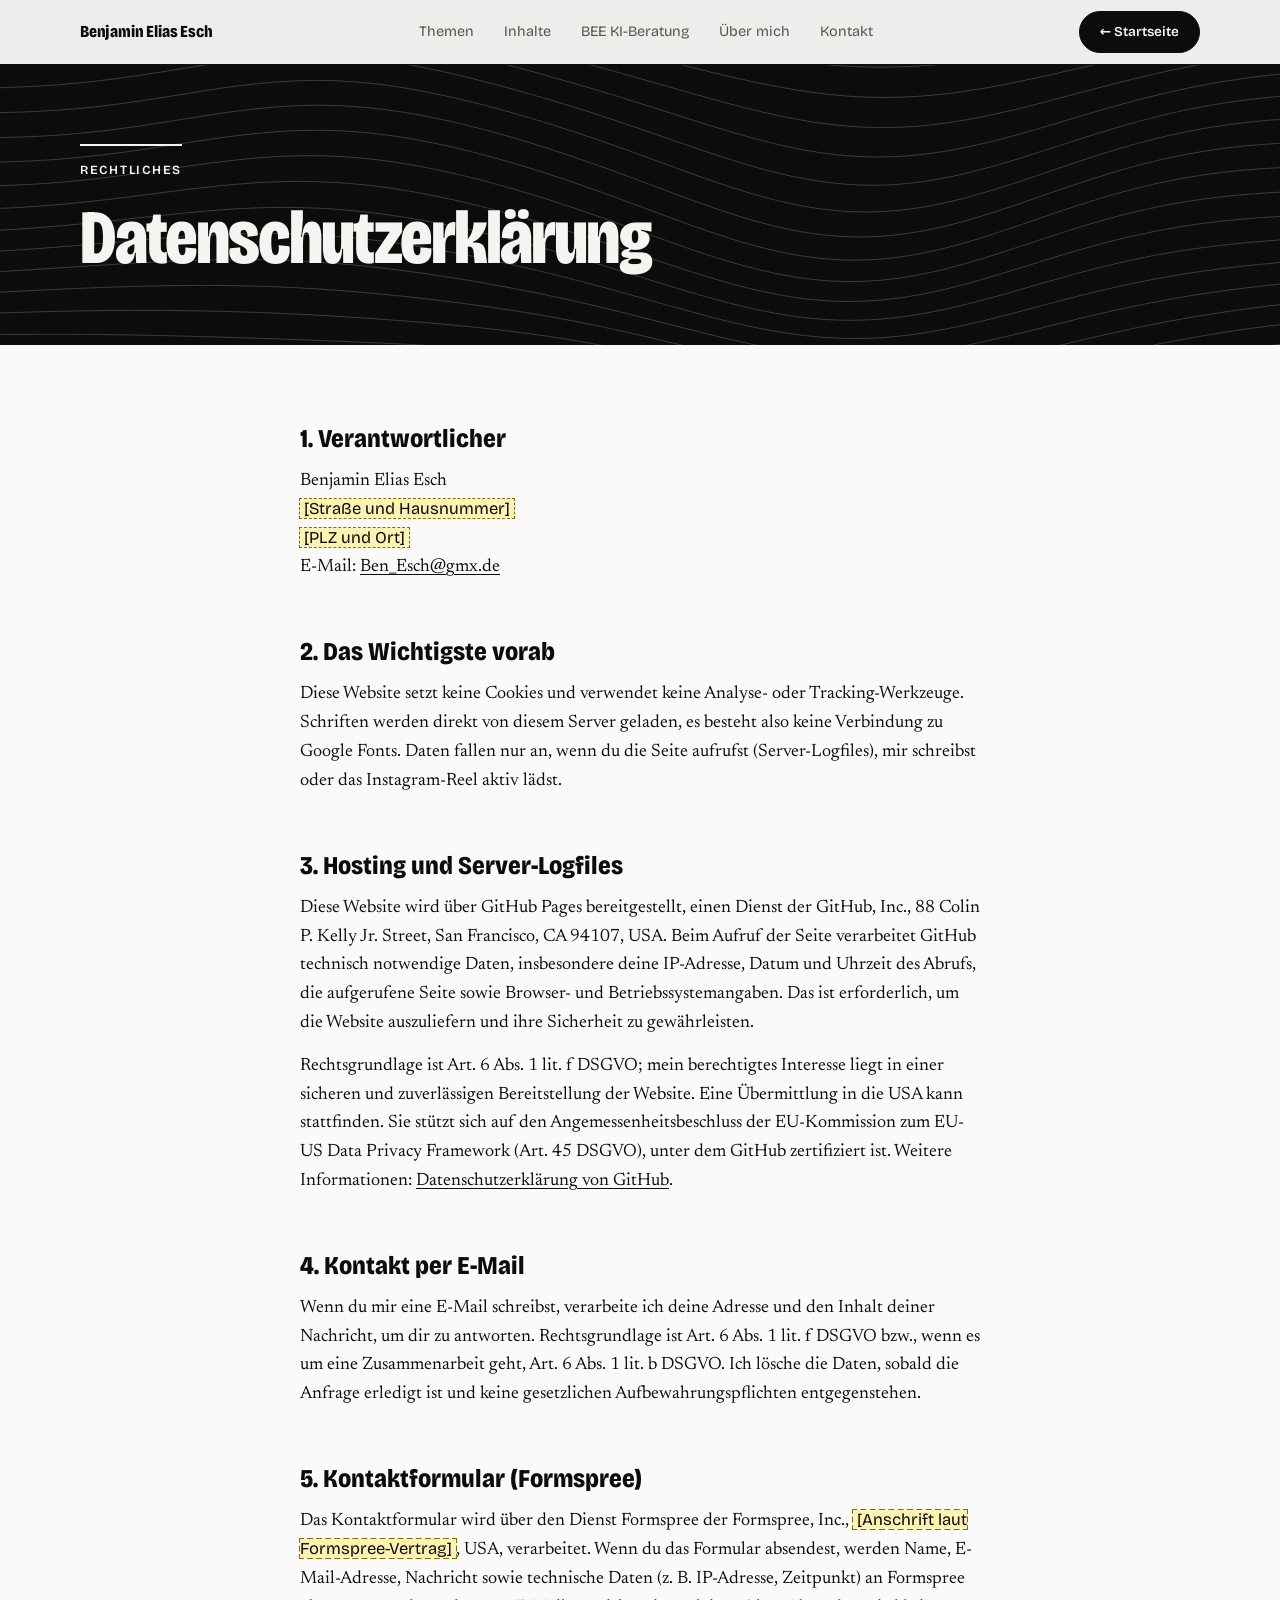
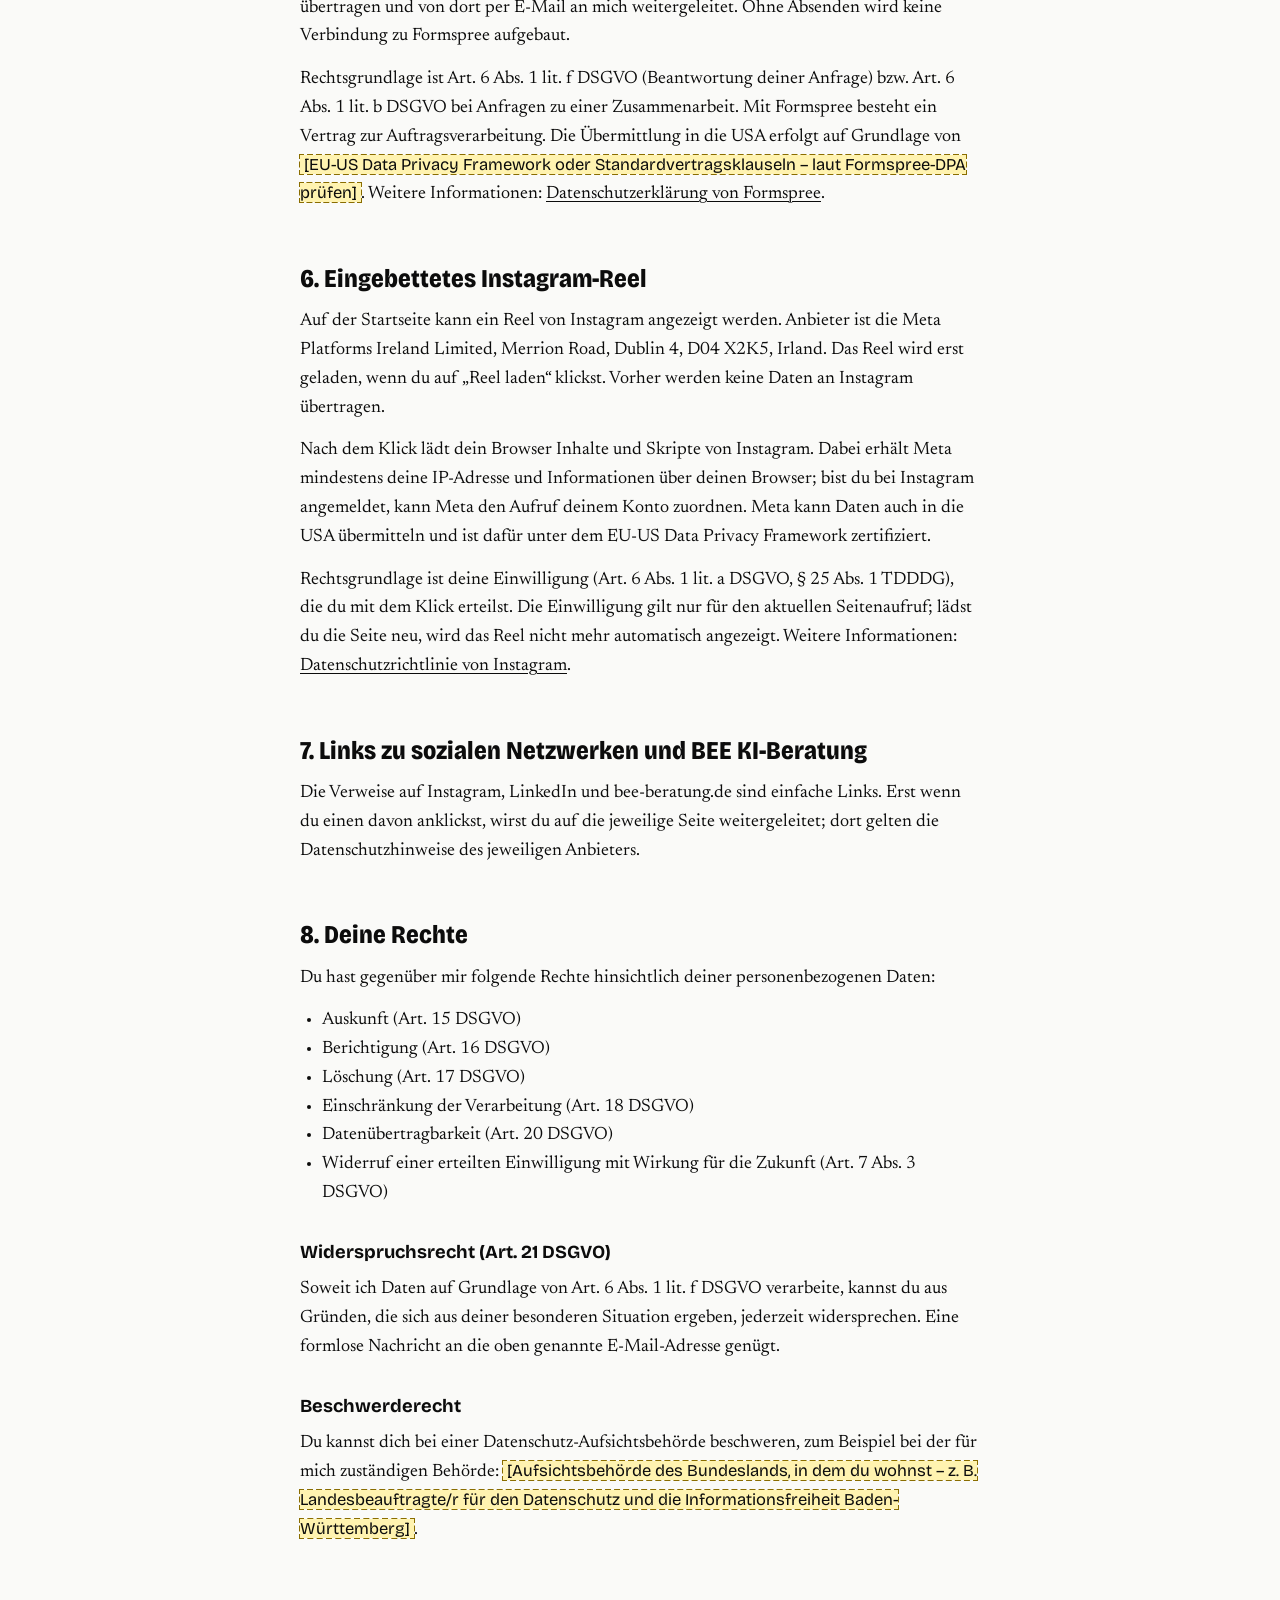
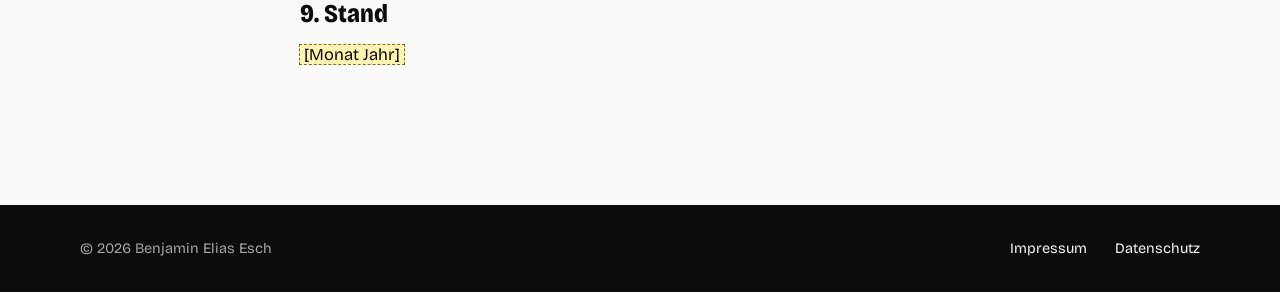
==== datenschutz.html @ 75e768cb "Website überarbeiten: Schwarz-Weiß-Design, BEE KI-Beratung, Impressum und Datenschutz - Erfundene Te" ====
<!DOCTYPE html>
<html lang="de">
<head>
  <meta charset="UTF-8" />
  <meta name="viewport" content="width=device-width, initial-scale=1.0" />
  <title>Datenschutz · Benjamin Elias Esch</title>
  <link rel="stylesheet" href="styles.css" />
</head>
<body>

<header class="site-nav">
  <div class="container nav-inner">
    <a href="index.html" class="nav-logo">Benjamin Elias Esch</a>
    <nav aria-label="Hauptnavigation">
      <ul class="nav-links">
        <li><a href="index.html#themen">Themen</a></li>
        <li><a href="index.html#inhalte">Inhalte</a></li>
        <li><a href="index.html#bee">BEE KI-Beratung</a></li>
        <li><a href="index.html#ueber-mich">Über mich</a></li>
        <li><a href="index.html#kontakt">Kontakt</a></li>
      </ul>
    </nav>
    <a href="index.html" class="btn btn-ink btn-small">← Startseite</a>
  </div>
</header>

<main>
  <section class="legal-head">
    <div class="container">
      <span class="label">Rechtliches</span>
      <h1 class="headline">Datenschutz&shy;erklärung</h1>
    </div>
  </section>

  <section class="legal">
    <!-- Gelb markierte Platzhalter (class="ph") vor der Veröffentlichung ersetzen. -->
    <div class="container legal-body">

      <h2>1. Verantwortlicher</h2>
      <address>
        Benjamin Elias Esch<br />
        <span class="ph">[Straße und Hausnummer]</span><br />
        <span class="ph">[PLZ und Ort]</span><br />
        E-Mail: <a href="mailto:Ben_Esch@gmx.de" class="text-link">Ben_Esch@gmx.de</a>
      </address>

      <h2>2. Das Wichtigste vorab</h2>
      <p>
        Diese Website setzt keine Cookies und verwendet keine Analyse- oder Tracking-Werkzeuge.
        Schriften werden direkt von diesem Server geladen, es besteht also keine Verbindung zu
        Google Fonts. Daten fallen nur an, wenn du die Seite aufrufst (Server-Logfiles), mir
        schreibst oder das Instagram-Reel aktiv lädst.
      </p>

      <h2>3. Hosting und Server-Logfiles</h2>
      <p>
        Diese Website wird über GitHub Pages bereitgestellt, einen Dienst der GitHub, Inc.,
        88 Colin P. Kelly Jr. Street, San Francisco, CA 94107, USA. Beim Aufruf der Seite verarbeitet
        GitHub technisch notwendige Daten, insbesondere deine IP-Adresse, Datum und Uhrzeit des
        Abrufs, die aufgerufene Seite sowie Browser- und Betriebssystemangaben. Das ist erforderlich,
        um die Website auszuliefern und ihre Sicherheit zu gewährleisten.
      </p>
      <p>
        Rechtsgrundlage ist Art. 6 Abs. 1 lit. f DSGVO; mein berechtigtes Interesse liegt in einer
        sicheren und zuverlässigen Bereitstellung der Website. Eine Übermittlung in die USA kann
        stattfinden. Sie stützt sich auf den Angemessenheitsbeschluss der EU-Kommission zum
        EU-US Data Privacy Framework (Art. 45 DSGVO), unter dem GitHub zertifiziert ist.
        Weitere Informationen: <a href="https://docs.github.com/de/site-policy/privacy-policies/github-general-privacy-statement" target="_blank" rel="noopener" class="text-link">Datenschutzerklärung von GitHub</a>.
      </p>

      <h2>4. Kontakt per E-Mail</h2>
      <p>
        Wenn du mir eine E-Mail schreibst, verarbeite ich deine Adresse und den Inhalt deiner
        Nachricht, um dir zu antworten. Rechtsgrundlage ist Art. 6 Abs. 1 lit. f DSGVO bzw., wenn
        es um eine Zusammenarbeit geht, Art. 6 Abs. 1 lit. b DSGVO. Ich lösche die Daten, sobald
        die Anfrage erledigt ist und keine gesetzlichen Aufbewahrungspflichten entgegenstehen.
      </p>

      <h2 id="kontaktformular">5. Kontaktformular (Formspree)</h2>
      <p>
        Das Kontaktformular wird über den Dienst Formspree der Formspree, Inc.,
        <span class="ph">[Anschrift laut Formspree-Vertrag]</span>, USA, verarbeitet. Wenn du das
        Formular absendest, werden Name, E-Mail-Adresse, Nachricht sowie technische Daten
        (z.&nbsp;B. IP-Adresse, Zeitpunkt) an Formspree übertragen und von dort per E-Mail an mich
        weitergeleitet. Ohne Absenden wird keine Verbindung zu Formspree aufgebaut.
      </p>
      <p>
        Rechtsgrundlage ist Art. 6 Abs. 1 lit. f DSGVO (Beantwortung deiner Anfrage) bzw.
        Art. 6 Abs. 1 lit. b DSGVO bei Anfragen zu einer Zusammenarbeit. Mit Formspree besteht ein
        Vertrag zur Auftragsverarbeitung. Die Übermittlung in die USA erfolgt auf Grundlage von
        <span class="ph">[EU-US Data Privacy Framework oder Standardvertragsklauseln – laut Formspree-DPA prüfen]</span>.
        Weitere Informationen: <a href="https://formspree.io/legal/privacy-policy/" target="_blank" rel="noopener" class="text-link">Datenschutzerklärung von Formspree</a>.
      </p>

      <h2 id="instagram">6. Eingebettetes Instagram-Reel</h2>
      <p>
        Auf der Startseite kann ein Reel von Instagram angezeigt werden. Anbieter ist die
        Meta Platforms Ireland Limited, Merrion Road, Dublin 4, D04 X2K5, Irland. Das Reel wird
        erst geladen, wenn du auf „Reel laden“ klickst. Vorher werden keine Daten an Instagram
        übertragen.
      </p>
      <p>
        Nach dem Klick lädt dein Browser Inhalte und Skripte von Instagram. Dabei erhält Meta
        mindestens deine IP-Adresse und Informationen über deinen Browser; bist du bei Instagram
        angemeldet, kann Meta den Aufruf deinem Konto zuordnen. Meta kann Daten auch in die USA
        übermitteln und ist dafür unter dem EU-US Data Privacy Framework zertifiziert.
      </p>
      <p>
        Rechtsgrundlage ist deine Einwilligung (Art. 6 Abs. 1 lit. a DSGVO, § 25 Abs. 1 TDDDG),
        die du mit dem Klick erteilst. Die Einwilligung gilt nur für den aktuellen Seitenaufruf;
        lädst du die Seite neu, wird das Reel nicht mehr automatisch angezeigt. Weitere
        Informationen: <a href="https://privacycenter.instagram.com/policy" target="_blank" rel="noopener" class="text-link">Datenschutzrichtlinie von Instagram</a>.
      </p>

      <h2>7. Links zu sozialen Netzwerken und BEE KI-Beratung</h2>
      <p>
        Die Verweise auf Instagram, LinkedIn und bee-beratung.de sind einfache Links. Erst wenn du
        einen davon anklickst, wirst du auf die jeweilige Seite weitergeleitet; dort gelten die
        Datenschutzhinweise des jeweiligen Anbieters.
      </p>

      <h2>8. Deine Rechte</h2>
      <p>Du hast gegenüber mir folgende Rechte hinsichtlich deiner personenbezogenen Daten:</p>
      <ul>
        <li>Auskunft (Art. 15 DSGVO)</li>
        <li>Berichtigung (Art. 16 DSGVO)</li>
        <li>Löschung (Art. 17 DSGVO)</li>
        <li>Einschränkung der Verarbeitung (Art. 18 DSGVO)</li>
        <li>Datenübertragbarkeit (Art. 20 DSGVO)</li>
        <li>Widerruf einer erteilten Einwilligung mit Wirkung für die Zukunft (Art. 7 Abs. 3 DSGVO)</li>
      </ul>
      <h3>Widerspruchsrecht (Art. 21 DSGVO)</h3>
      <p>
        Soweit ich Daten auf Grundlage von Art. 6 Abs. 1 lit. f DSGVO verarbeite, kannst du aus
        Gründen, die sich aus deiner besonderen Situation ergeben, jederzeit widersprechen. Eine
        formlose Nachricht an die oben genannte E-Mail-Adresse genügt.
      </p>
      <h3>Beschwerderecht</h3>
      <p>
        Du kannst dich bei einer Datenschutz-Aufsichtsbehörde beschweren, zum Beispiel bei der für
        mich zuständigen Behörde: <span class="ph">[Aufsichtsbehörde des Bundeslands, in dem du wohnst – z.&nbsp;B. Landesbeauftragte/r für den Datenschutz und die Informationsfreiheit Baden-Württemberg]</span>.
      </p>

      <h2>9. Stand</h2>
      <p><span class="ph">[Monat Jahr]</span></p>

    </div>
  </section>
</main>

<footer class="site-footer">
  <div class="container footer-inner">
    <span class="footer-copy">© 2026 Benjamin Elias Esch</span>
    <ul class="footer-links">
      <li><a href="impressum.html">Impressum</a></li>
      <li><a href="datenschutz.html" aria-current="page">Datenschutz</a></li>
    </ul>
  </div>
</footer>

</body>
</html>
---- styles.css ----
/* ── Schriften (lokal eingebunden, keine Verbindung zu Google) ── */
@font-face {
  font-family: 'Bricolage Grotesque';
  font-style: normal;
  font-display: swap;
  font-weight: 200 800;
  font-stretch: 75% 100%;
  src: url('fonts/bricolage-grotesque-latin-standard-normal.woff2') format('woff2-variations');
}
@font-face {
  font-family: 'Newsreader';
  font-style: normal;
  font-display: swap;
  font-weight: 200 800;
  src: url('fonts/newsreader-latin-standard-normal.woff2') format('woff2-variations');
}
@font-face {
  font-family: 'Newsreader';
  font-style: italic;
  font-display: swap;
  font-weight: 200 800;
  src: url('fonts/newsreader-latin-standard-italic.woff2') format('woff2-variations');
}

/* ── Reset & Grundlagen ───────────────────────────────────── */
*, *::before, *::after { box-sizing: border-box; margin: 0; padding: 0; }

:root {
  /* Palette: Schwarz-Weiß */
  --clr-paper:   #fafaf8;
  --clr-stone:   #ededea;
  --clr-ink:     #0c0c0c;
  --clr-grey:    #55554f;
  --clr-line:    #cfcfc9;
  --clr-on-ink:  #f4f4f1;
  --clr-on-ink-muted: rgba(244,244,241,.66);

  --font-display: 'Bricolage Grotesque', 'Arial Narrow', system-ui, sans-serif;
  --font-text:    'Newsreader', Georgia, serif;

  --gutter: 40px;
  --nav-h:  64px;
}

html { scroll-behavior: smooth; scroll-padding-top: var(--nav-h); }

body {
  background: var(--clr-paper);
  color: var(--clr-ink);
  font-family: var(--font-text);
  font-size: 1.125rem;
  line-height: 1.6;
  -webkit-font-smoothing: antialiased;
  overflow-x: hidden;
}

img { max-width: 100%; height: auto; display: block; }
a { color: inherit; }
figure { margin: 0; }

.skip-link {
  position: absolute; left: -9999px; top: 8px;
  background: var(--clr-ink); color: var(--clr-on-ink);
  padding: 8px 14px; z-index: 200; font-family: var(--font-display);
}
.skip-link:focus { left: 8px; }

:focus-visible { outline: 2px solid currentColor; outline-offset: 3px; }

/* ── Layout ───────────────────────────────────────────────── */
.container {
  max-width: 1200px;
  margin: 0 auto;
  padding: 0 var(--gutter);
}
.section { padding: 120px 0; }

.section--stone {
  background-color: var(--clr-stone);
  background-image: url('img/linien-dunkel.svg');
  background-size: cover;
  background-position: center;
}

/* ── Typografie ───────────────────────────────────────────── */
.label {
  display: block;
  font-family: var(--font-display);
  font-size: .78rem;
  font-weight: 600;
  letter-spacing: .14em;
  text-transform: uppercase;
  margin-bottom: 22px;
  padding-top: 14px;
  border-top: 2px solid currentColor;
  width: max-content;
}

.headline {
  font-family: var(--font-display);
  font-size: clamp(2.6rem, 6vw, 5rem);
  font-weight: 800;
  font-stretch: 78%;
  line-height: .95;
  letter-spacing: -.025em;
  margin-bottom: 32px;
}
.headline--small {
  font-size: clamp(1.7rem, 3vw, 2.3rem);
  font-stretch: 85%;
  margin: 64px 0 18px;
}

.lead {
  font-size: clamp(1.4rem, 2.3vw, 1.9rem);
  line-height: 1.38;
  font-weight: 400;
}
.lead strong { font-weight: 600; font-style: italic; }

.body-text { margin-bottom: 18px; max-width: 60ch; }
.body-text:last-child { margin-bottom: 0; }

.text-link {
  text-decoration: underline;
  text-decoration-thickness: 1px;
  text-underline-offset: 3px;
}
.text-link:hover { text-decoration-thickness: 2px; }

/* ── Buttons (einzige runde Form) ─────────────────────────── */
.btn {
  display: inline-flex;
  align-items: center;
  justify-content: center;
  gap: 10px;
  padding: 14px 28px;
  border-radius: 999px;
  font-family: var(--font-display);
  font-size: .95rem;
  font-weight: 600;
  text-decoration: none;
  cursor: pointer;
  border: 1.5px solid transparent;
  transition: background .18s, color .18s, border-color .18s;
  white-space: nowrap;
}
.btn-small { padding: 9px 20px; font-size: .85rem; }

.btn-ink { background: var(--clr-ink); color: var(--clr-on-ink); border-color: var(--clr-ink); }
.btn-ink:hover { background: transparent; color: var(--clr-ink); }

.btn-paper { background: var(--clr-on-ink); color: var(--clr-ink); border-color: var(--clr-on-ink); }
.btn-paper:hover { background: transparent; color: var(--clr-on-ink); }

.btn-outline-light { background: transparent; color: var(--clr-on-ink); border-color: rgba(244,244,241,.5); }
.btn-outline-light:hover { border-color: var(--clr-on-ink); }

/* ── Navigation ───────────────────────────────────────────── */
.site-nav {
  position: fixed;
  top: 0; left: 0; right: 0;
  z-index: 100;
  background: rgba(250,250,248,.95);
  backdrop-filter: blur(8px);
  border-bottom: 1px solid var(--clr-ink);
}
.nav-inner {
  display: flex;
  align-items: center;
  justify-content: space-between;
  gap: 24px;
  height: var(--nav-h);
}
.nav-logo {
  font-family: var(--font-display);
  font-size: 1.05rem;
  font-weight: 800;
  font-stretch: 80%;
  letter-spacing: -.01em;
  text-decoration: none;
  white-space: nowrap;
}
.nav-links {
  display: flex;
  gap: 30px;
  list-style: none;
  font-family: var(--font-display);
  font-size: .9rem;
}
.nav-links a { text-decoration: none; color: var(--clr-grey); }
.nav-links a:hover { color: var(--clr-ink); text-decoration: underline; text-underline-offset: 4px; }

/* ── Hero ─────────────────────────────────────────────────── */
.hero {
  position: relative;
  background-color: var(--clr-ink);
  background-image: url('img/linien-hell.svg');
  background-size: cover;
  background-position: center;
  color: var(--clr-on-ink);
  padding-top: calc(var(--nav-h) + 96px);
  padding-bottom: 110px;
}
.hero-grid {
  display: grid;
  grid-template-columns: minmax(0, 1fr) 360px;
  gap: 56px;
  align-items: start;
}
.hero-headline {
  font-family: var(--font-display);
  font-size: clamp(3.6rem, 10.5vw, 9.5rem);
  font-weight: 800;
  font-stretch: 75%;
  line-height: .86;
  letter-spacing: -.025em;
  margin-bottom: 44px;
}
.hero-headline span { display: block; }
.hero-headline em {
  display: block;
  font-family: var(--font-text);
  font-style: italic;
  font-weight: 300;
  font-stretch: normal;
  letter-spacing: -.03em;
  margin-top: .08em;
  padding-left: .5em;
}
.hero-sub {
  font-size: 1.3rem;
  line-height: 1.5;
  max-width: 34ch;
  color: var(--clr-on-ink-muted);
  margin-bottom: 40px;
}
.hero-ctas { display: flex; flex-wrap: wrap; gap: 12px; }

/* Foto ragt aus dem Hero in den nächsten Abschnitt */
.hero-photo {
  position: relative;
  z-index: 2;
  align-self: end;
  margin-bottom: -280px;
  border: 1px solid var(--clr-on-ink);
  background: var(--clr-ink);
}
.hero-photo img {
  width: 100%;
  aspect-ratio: 3 / 4;
  object-fit: cover;
  object-position: center 20%;
  filter: grayscale(1) contrast(1.08);
}

/* ── Themen ───────────────────────────────────────────────── */
.section--themen { padding-top: 110px; }
.themen-grid {
  display: grid;
  grid-template-columns: minmax(0, 1fr) 360px;
  gap: 56px;
}
.themen-text { max-width: 720px; }

.pull-quote {
  align-self: end;
  font-family: var(--font-text);
  font-style: italic;
  font-size: 1.35rem;
  line-height: 1.42;
  padding: 28px 0 0 24px;
  border-left: 1px solid var(--clr-ink);
  margin-top: 150px;
}

/* ── Inhalte ─────────────────────────────────────────────── */
.inhalte-grid {
  display: grid;
  grid-template-columns: 380px minmax(0, 1fr);
  gap: 88px;
  align-items: center;
}

.reel {
  background: var(--clr-paper);
  border: 1px solid var(--clr-ink);
  min-height: 560px;
  display: flex;
}
.reel-consent {
  display: flex;
  flex-direction: column;
  justify-content: flex-end;
  align-items: flex-start;
  gap: 20px;
  padding: 32px;
  font-size: 1rem;
  background:
    repeating-linear-gradient(135deg, transparent 0 11px, rgba(12,12,12,.08) 11px 12px);
  width: 100%;
}
.reel-consent .label { margin-bottom: auto; }
.reel-direct { font-family: var(--font-display); font-size: .9rem; }
.reel--loaded { display: block; min-height: 0; border: none; background: transparent; }
.reel--loaded .instagram-media { margin: 0 !important; min-width: 0 !important; width: 100% !important; }

.follow {
  margin-top: 36px;
  font-family: var(--font-display);
  font-size: 1.05rem;
  font-weight: 600;
}

/* ── BEE KI-Beratung ─────────────────────────────────────── */
.bee {
  position: relative;
  background: var(--clr-ink);
  color: var(--clr-on-ink);
  padding: 130px 0 140px;
  overflow: hidden;
}
.bee::before {
  content: '';
  position: absolute; inset: 0;
  background: repeating-linear-gradient(90deg, transparent 0 47px, rgba(244,244,241,.09) 47px 48px);
  pointer-events: none;
}
.bee-grid {
  position: relative;
  display: grid;
  grid-template-columns: minmax(0, 1.1fr) minmax(0, 1fr);
  gap: 48px;
  align-items: center;
}
.bee-mark {
  font-family: var(--font-display);
  font-size: clamp(8rem, 26vw, 22rem);
  font-weight: 800;
  font-stretch: 75%;
  line-height: .78;
  letter-spacing: -.01em;
  color: var(--clr-on-ink);
  /* Buchstaben aus waagerechten Linien */
  background: repeating-linear-gradient(180deg, var(--clr-on-ink) 0 4px, transparent 4px 10px);
  -webkit-background-clip: text;
  background-clip: text;
  -webkit-text-fill-color: transparent;
  margin-left: -.06em;
}
.bee .body-text { color: var(--clr-on-ink-muted); }
.bee .btn { margin-top: 20px; }

/* ── Über mich ───────────────────────────────────────────── */
.about-grid {
  display: grid;
  grid-template-columns: minmax(0, 5fr) minmax(0, 7fr);
  gap: 80px;
  align-items: start;
}
.about-photo {
  border: 1px solid var(--clr-ink);
  margin-top: -200px;
  position: relative;
  z-index: 2;
  background: var(--clr-paper);
  padding: 14px;
}
.about-photo img {
  width: 100%;
  aspect-ratio: 1;
  object-fit: cover;
  filter: grayscale(1) contrast(1.05);
}
.about-text { padding-top: 8px; }

/* ── Kontakt ─────────────────────────────────────────────── */
.contact-grid {
  display: grid;
  grid-template-columns: minmax(0, 1fr) minmax(0, 1fr);
  gap: 80px;
}
.contact-options {
  list-style: none;
  margin-top: 40px;
  border-top: 1px solid var(--clr-ink);
}
.contact-option {
  display: flex;
  justify-content: space-between;
  align-items: baseline;
  gap: 16px;
  padding: 18px 0;
  border-bottom: 1px solid var(--clr-ink);
  text-decoration: none;
  font-family: var(--font-display);
}
.contact-option-label { font-size: .8rem; letter-spacing: .12em; text-transform: uppercase; color: var(--clr-grey); }
.contact-option-value { font-weight: 700; font-size: 1.1rem; overflow-wrap: anywhere; text-align: right; }
.contact-option:hover .contact-option-value { text-decoration: underline; text-underline-offset: 4px; }

.contact-form {
  display: flex;
  flex-direction: column;
  gap: 20px;
  background: var(--clr-paper);
  border: 1px solid var(--clr-ink);
  padding: 36px;
  align-self: start;
}
.form-group { display: flex; flex-direction: column; gap: 8px; }
label {
  font-family: var(--font-display);
  font-size: .8rem;
  font-weight: 600;
  letter-spacing: .12em;
  text-transform: uppercase;
}
input, textarea {
  background: transparent;
  border: none;
  border-bottom: 1.5px solid var(--clr-ink);
  border-radius: 0;
  padding: 10px 0;
  color: var(--clr-ink);
  font-family: var(--font-text);
  font-size: 1.1rem;
  width: 100%;
}
input:focus, textarea:focus { outline: none; border-bottom-width: 3px; }
textarea { resize: vertical; min-height: 120px; }
.form-note { font-size: .9rem; color: var(--clr-grey); line-height: 1.5; }
.contact-submit { align-self: flex-start; }

/* ── Footer ──────────────────────────────────────────────── */
.site-footer {
  background: var(--clr-ink);
  color: var(--clr-on-ink-muted);
  padding: 32px 0;
  font-family: var(--font-display);
  font-size: .9rem;
}
.footer-inner {
  display: flex;
  justify-content: space-between;
  align-items: center;
  flex-wrap: wrap;
  gap: 16px;
}
.footer-links { display: flex; gap: 28px; list-style: none; }
.footer-links a { text-decoration: none; color: var(--clr-on-ink); }
.footer-links a:hover { text-decoration: underline; text-underline-offset: 4px; }

/* ── Rechtstexte (Impressum, Datenschutz) ─────────────────── */
.legal-head {
  background-color: var(--clr-ink);
  background-image: url('img/linien-hell.svg');
  background-size: cover;
  background-position: center;
  color: var(--clr-on-ink);
  padding: calc(var(--nav-h) + 80px) 0 70px;
}
.legal-head .headline { margin-bottom: 0; }
.legal { padding: 80px 0 120px; }
.legal-body { max-width: 760px; }
.legal-body h2 {
  font-family: var(--font-display);
  font-size: 1.6rem;
  font-weight: 800;
  font-stretch: 85%;
  line-height: 1.1;
  margin: 56px 0 14px;
}
.legal-body h2:first-child { margin-top: 0; }
.legal-body h3 {
  font-family: var(--font-display);
  font-size: 1.15rem;
  font-weight: 700;
  margin: 30px 0 8px;
}
.legal-body p, .legal-body ul { margin-bottom: 14px; }
.legal-body ul { padding-left: 1.2em; }
.legal-body address { font-style: normal; margin-bottom: 14px; }

/* Platzhalter – vor Veröffentlichung ersetzen */
.ph {
  background: #fff3b0;
  outline: 1px dashed #8a6d00;
  padding: 0 4px;
  font-family: var(--font-display);
  font-size: .92em;
}

/* ── Responsiv ───────────────────────────────────────────── */
@media (max-width: 1000px) {
  .nav-links { display: none; }
  .hero-grid, .themen-grid { grid-template-columns: minmax(0, 1fr) 280px; gap: 40px; }
  .hero-photo { margin-bottom: -240px; }
  .pull-quote { margin-top: 120px; }
  .inhalte-grid { grid-template-columns: 320px minmax(0, 1fr); gap: 56px; }
}

@media (max-width: 760px) {
  :root { --gutter: 20px; }
  body { font-size: 1.06rem; }
  .section { padding: 84px 0; }

  .hero { padding-top: calc(var(--nav-h) + 48px); padding-bottom: 0; }
  .hero-grid { grid-template-columns: 1fr; gap: 0; }
  .hero-photo {
    width: 62%;
    margin: 48px 0 -120px auto;
  }
  .hero-sub { font-size: 1.15rem; }

  .section--themen { padding-top: 40px; }
  .themen-grid { grid-template-columns: 1fr; }
  .themen-text { padding-top: 110px; }
  .pull-quote { margin-top: 0; }

  .inhalte-grid, .bee-grid, .about-grid, .contact-grid { grid-template-columns: 1fr; gap: 48px; }
  .reel { min-height: 420px; }

  .bee { padding: 90px 0 100px; }
  .bee-mark { font-size: 42vw; }

  .about-photo { margin-top: 0; width: 78%; }
  .contact-form { padding: 24px; }
  .legal-head { padding: calc(var(--nav-h) + 48px) 0 48px; }
}
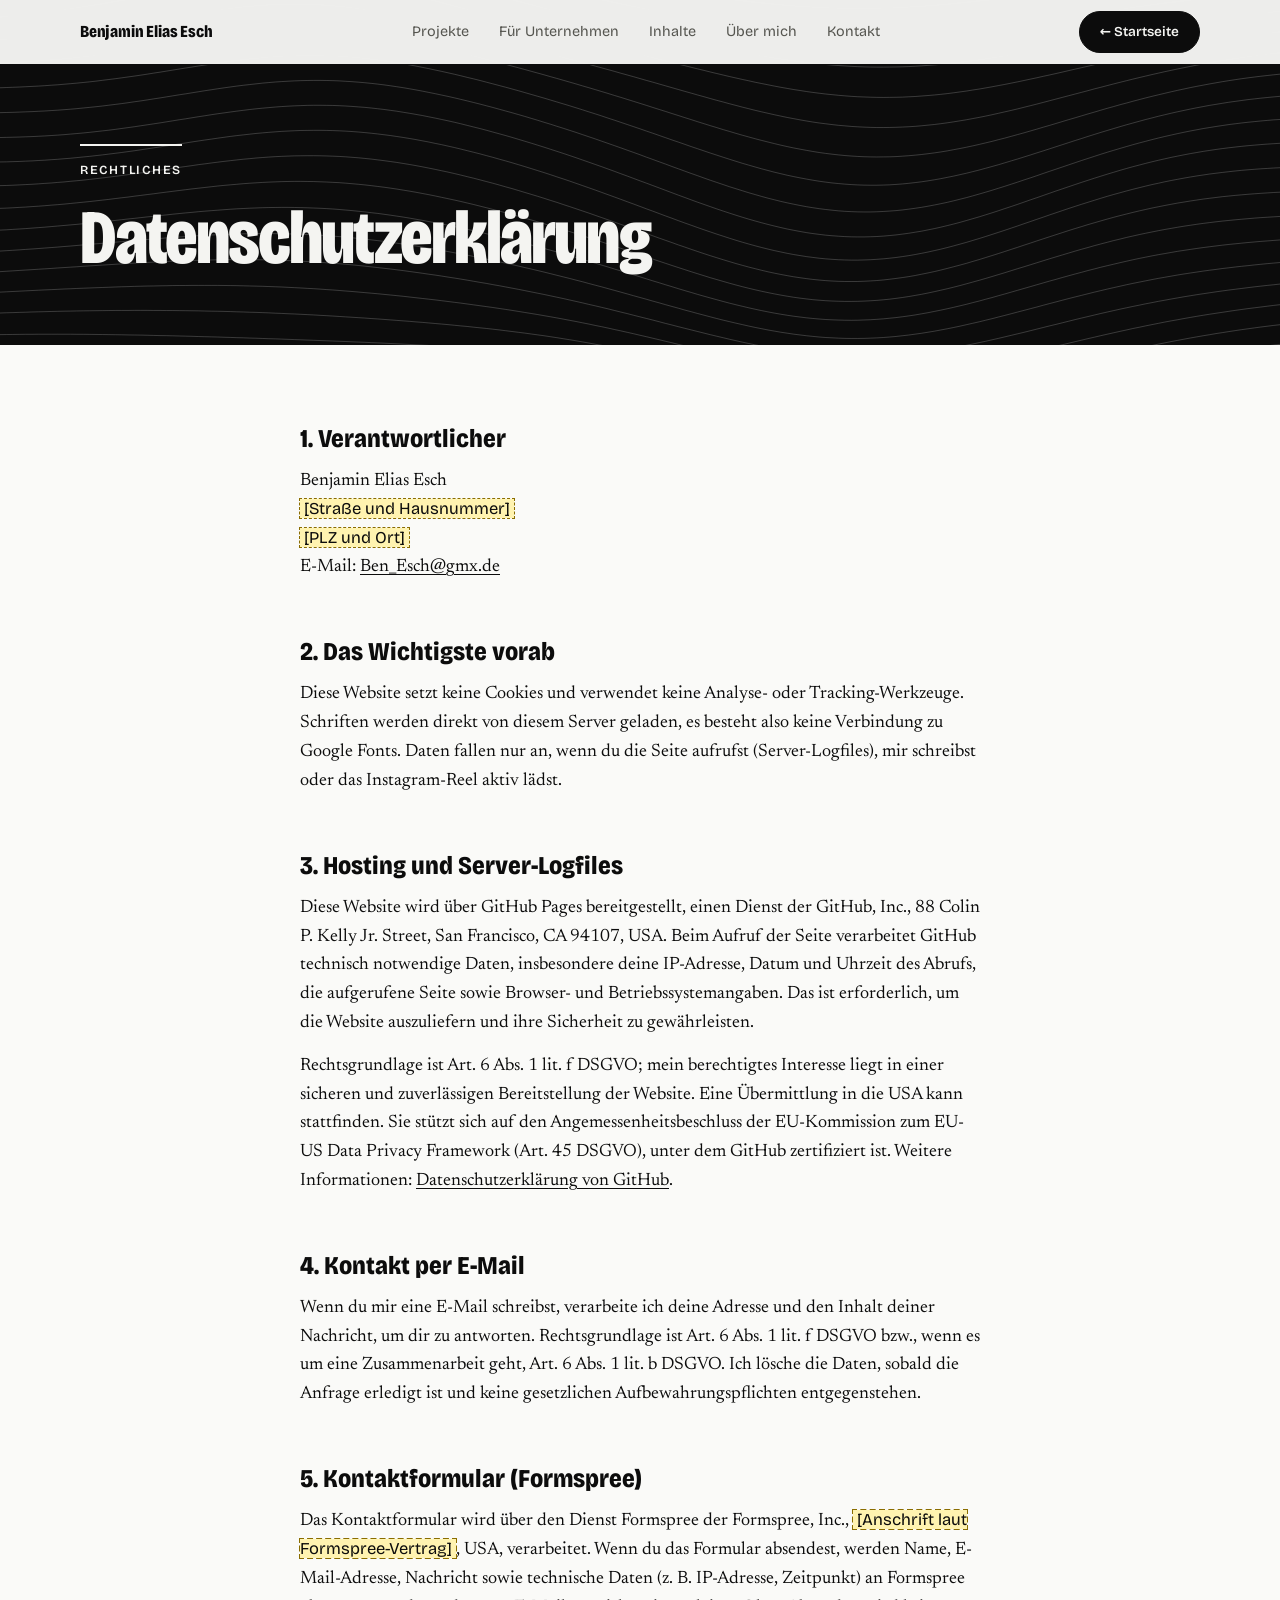
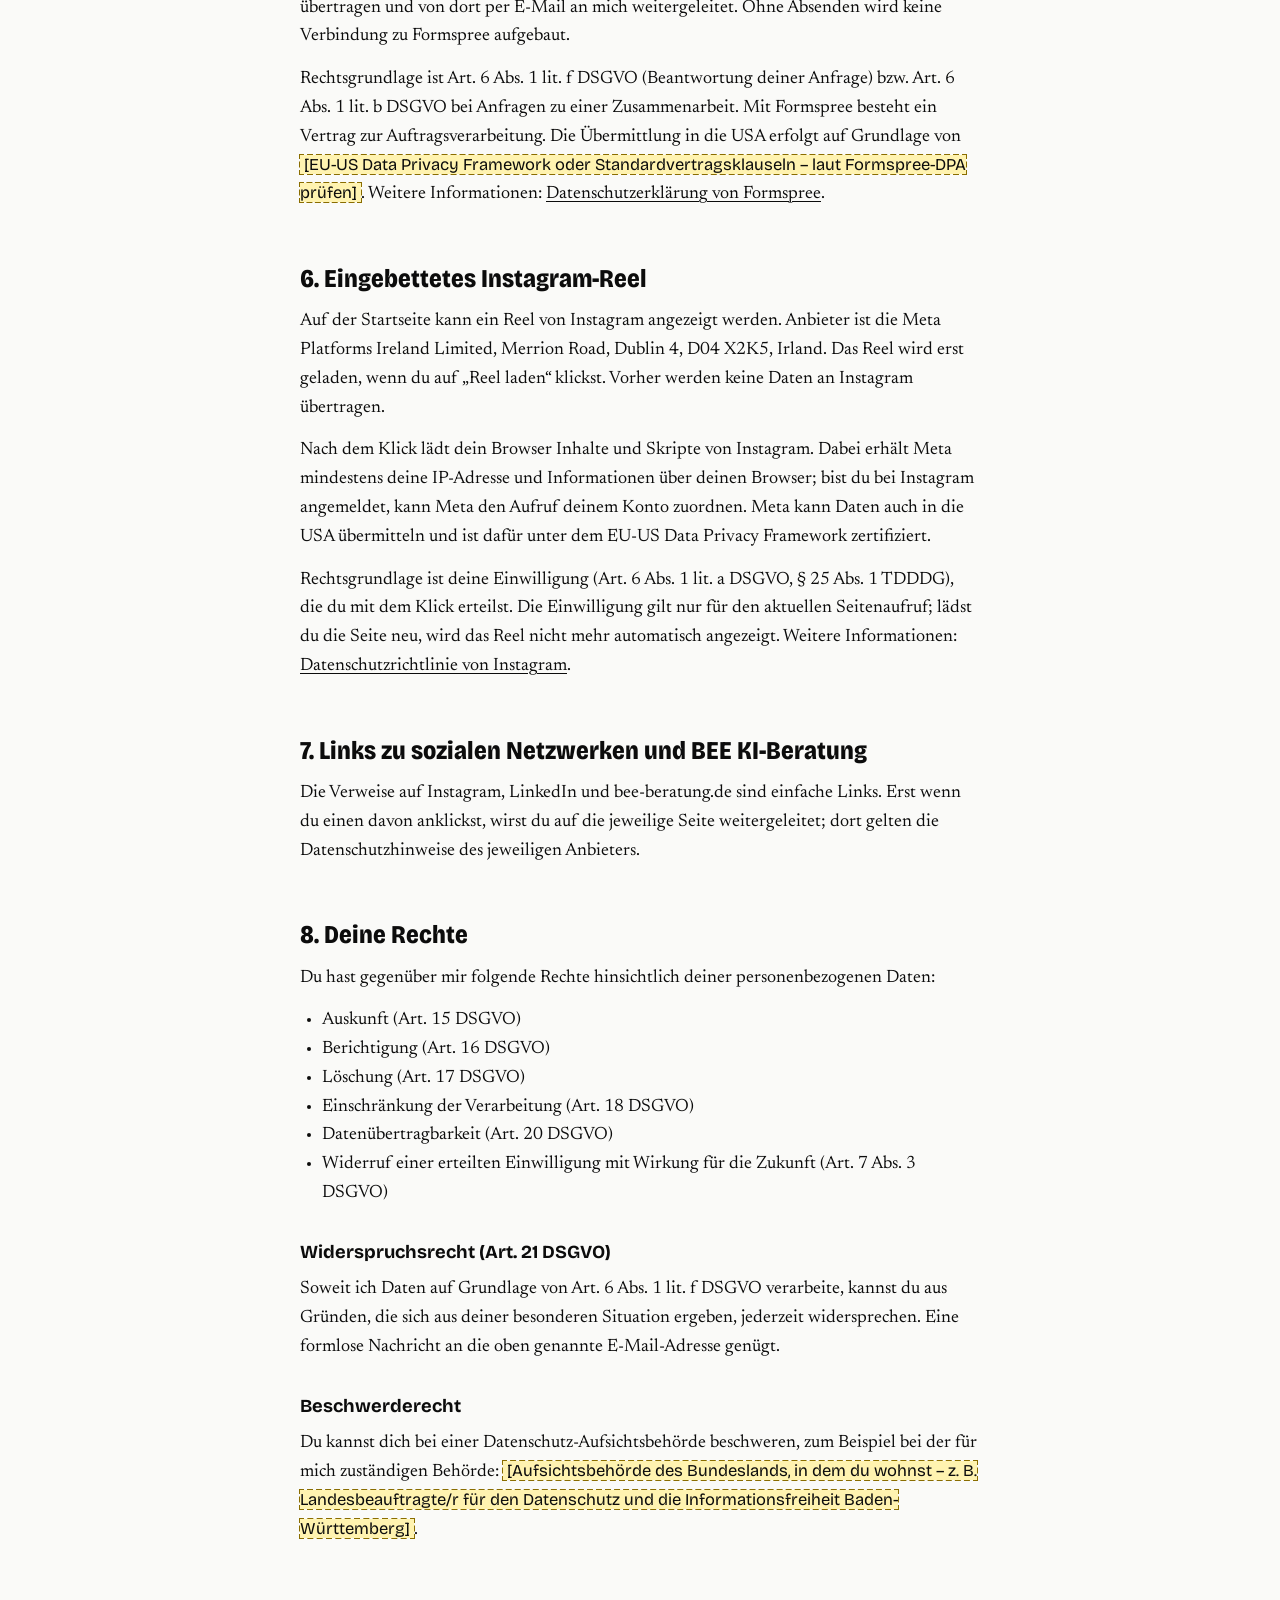
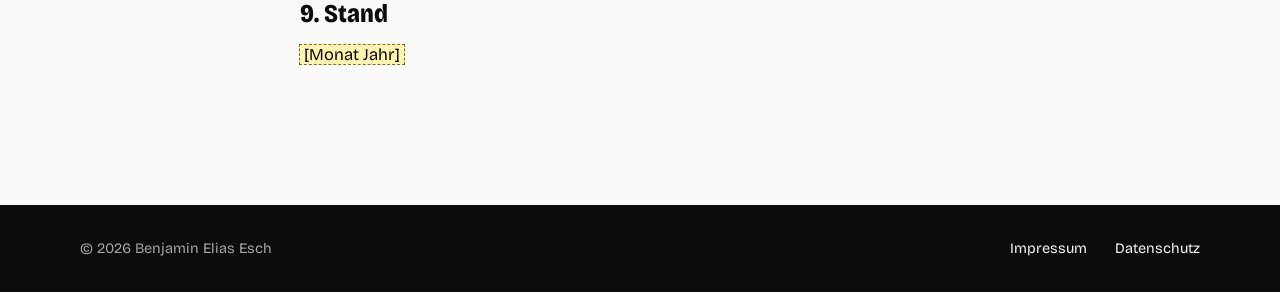
==== commit dbb50f32: "Projekte, Belege, Angebote für Unternehmen und Werdegang ergänzen - Hero um „Sinnvoll eingesetzt.“ e" ====
--- a/datenschutz.html
+++ b/datenschutz.html
@@ -13,9 +13,9 @@
     <a href="index.html" class="nav-logo">Benjamin Elias Esch</a>
     <nav aria-label="Hauptnavigation">
       <ul class="nav-links">
-        <li><a href="index.html#themen">Themen</a></li>
+        <li><a href="index.html#projekte">Projekte</a></li>
+        <li><a href="index.html#unternehmen">Für Unternehmen</a></li>
         <li><a href="index.html#inhalte">Inhalte</a></li>
-        <li><a href="index.html#bee">BEE KI-Beratung</a></li>
         <li><a href="index.html#ueber-mich">Über mich</a></li>
         <li><a href="index.html#kontakt">Kontakt</a></li>
       </ul>
--- a/styles.css
+++ b/styles.css
@@ -28,7 +28,6 @@
 :root {
   /* Palette: Schwarz-Weiß */
   --clr-paper:   #fafaf8;
-  --clr-stone:   #ededea;
   --clr-ink:     #0c0c0c;
   --clr-grey:    #55554f;
   --clr-line:    #cfcfc9;
@@ -65,6 +64,11 @@
 }
 .skip-link:focus { left: 8px; }
 
+.visually-hidden {
+  position: absolute; width: 1px; height: 1px; overflow: hidden;
+  clip: rect(0 0 0 0); white-space: nowrap;
+}
+
 :focus-visible { outline: 2px solid currentColor; outline-offset: 3px; }
 
 /* ── Layout ───────────────────────────────────────────────── */
@@ -75,12 +79,7 @@
 }
 .section { padding: 120px 0; }
 
-.section--stone {
-  background-color: var(--clr-stone);
-  background-image: url('img/linien-dunkel.svg');
-  background-size: cover;
-  background-position: center;
-}
+.section--ruled { border-top: 2px solid var(--clr-ink); }
 
 /* ── Typografie ───────────────────────────────────────────── */
 .label {
@@ -105,6 +104,12 @@
   letter-spacing: -.025em;
   margin-bottom: 32px;
 }
+.headline--quiet {
+  font-size: clamp(1.9rem, 3.2vw, 2.6rem);
+  font-stretch: 90%;
+  font-weight: 700;
+  margin-bottom: 24px;
+}
 .headline--small {
   font-size: clamp(1.7rem, 3vw, 2.3rem);
   font-stretch: 85%;
@@ -153,6 +158,9 @@
 .btn-paper { background: var(--clr-on-ink); color: var(--clr-ink); border-color: var(--clr-on-ink); }
 .btn-paper:hover { background: transparent; color: var(--clr-on-ink); }
 
+.btn-outline { background: transparent; color: var(--clr-ink); border-color: var(--clr-ink); }
+.btn-outline:hover { background: var(--clr-ink); color: var(--clr-on-ink); }
+
 .btn-outline-light { background: transparent; color: var(--clr-on-ink); border-color: rgba(244,244,241,.5); }
 .btn-outline-light:hover { border-color: var(--clr-on-ink); }
 
@@ -188,6 +196,7 @@
   font-family: var(--font-display);
   font-size: .9rem;
 }
+.nav-social { display: flex; gap: 8px; }
 .nav-links a { text-decoration: none; color: var(--clr-grey); }
 .nav-links a:hover { color: var(--clr-ink); text-decoration: underline; text-underline-offset: 4px; }
 
@@ -210,7 +219,7 @@
 }
 .hero-headline {
   font-family: var(--font-display);
-  font-size: clamp(3.6rem, 10.5vw, 9.5rem);
+  font-size: clamp(3.6rem, max(17vw, 3.6rem), 10rem);
   font-weight: 800;
   font-stretch: 75%;
   line-height: .86;
@@ -228,11 +237,20 @@
   margin-top: .08em;
   padding-left: .5em;
 }
+.hero-headline-3 {
+  font-size: .62em;
+  margin-top: .22em;
+  letter-spacing: -.01em;
+  padding-top: .22em;
+  border-top: 2px solid var(--clr-on-ink);
+  width: max-content;
+  max-width: 100%;
+}
 .hero-sub {
   font-size: 1.3rem;
   line-height: 1.5;
-  max-width: 34ch;
-  color: var(--clr-on-ink-muted);
+  max-width: 30ch;
+  color: var(--clr-on-ink);
   margin-bottom: 40px;
 }
 .hero-ctas { display: flex; flex-wrap: wrap; gap: 12px; }
@@ -255,165 +273,386 @@
 }
 
 /* ── Themen ───────────────────────────────────────────────── */
-.section--themen { padding-top: 110px; }
-.themen-grid {
-  display: grid;
-  grid-template-columns: minmax(0, 1fr) 360px;
-  gap: 56px;
-}
-.themen-text { max-width: 720px; }
+.section--themen { padding-top: 110px; padding-bottom: 140px; }
+.section--themen .lead { max-width: 700px; }
 
 .pull-quote {
-  align-self: end;
+  margin: 150px 0 0 -0.05em;
   font-family: var(--font-text);
   font-style: italic;
-  font-size: 1.35rem;
-  line-height: 1.42;
-  padding: 28px 0 0 24px;
+  font-weight: 300;
+  font-size: clamp(2.2rem, 5.2vw, 4.6rem);
+  line-height: 1.04;
+  letter-spacing: -.02em;
+  max-width: 17ch;
+}
+
+/* ── Belege (Zahlenleiste) ───────────────────────────────── */
+.proof {
+  border-top: 2px solid var(--clr-ink);
+  padding: 44px 0 64px;
+}
+.proof-title {
+  font-family: var(--font-display);
+  font-size: .8rem;
+  font-weight: 600;
+  letter-spacing: .14em;
+  text-transform: uppercase;
+  margin-bottom: 36px;
+}
+.proof-list {
+  display: grid;
+  grid-template-columns: minmax(0, 1.5fr) repeat(3, minmax(0, 1fr));
+}
+.proof-item {
+  padding: 0 28px;
   border-left: 1px solid var(--clr-ink);
-  margin-top: 150px;
-}
-
-/* ── Inhalte ─────────────────────────────────────────────── */
-.inhalte-grid {
-  display: grid;
-  grid-template-columns: 380px minmax(0, 1fr);
-  gap: 88px;
+}
+.proof-item:first-child { padding-left: 0; border-left: none; }
+.proof-item dt {
+  font-family: var(--font-display);
+  font-size: clamp(2.6rem, 5vw, 4.6rem);
+  font-weight: 800;
+  font-stretch: 75%;
+  line-height: .95;
+  letter-spacing: -.02em;
+  margin-bottom: 14px;
+  white-space: nowrap;
+}
+.proof-item--wide dt { font-size: clamp(3.4rem, 7.4vw, 7rem); }
+.proof-pre {
+  display: block;
+  font-size: .9rem;
+  font-weight: 600;
+  font-stretch: 100%;
+  letter-spacing: .08em;
+  text-transform: uppercase;
+  margin-bottom: 6px;
+}
+.proof-item dd { font-size: .95rem; line-height: 1.45; color: var(--clr-grey); max-width: 34ch; }
+
+/* ── Projekte ────────────────────────────────────────────── */
+.projekte-headline { margin-bottom: 72px; }
+
+.case {
+  display: grid;
+  grid-template-columns: minmax(0, 7fr) minmax(0, 5fr);
+  column-gap: 64px;
+  padding: 56px 0 88px;
+  border-top: 1px solid var(--clr-ink);
+}
+.case-head { grid-column: 1; }
+.case-text { grid-column: 2; max-width: 52ch; }
+.case-title {
+  font-family: var(--font-display);
+  font-size: clamp(2rem, 4vw, 3.4rem);
+  font-weight: 800;
+  font-stretch: 80%;
+  line-height: 1;
+  letter-spacing: -.02em;
+  margin-bottom: 16px;
+}
+.case-tags {
+  font-family: var(--font-display);
+  font-size: .9rem;
+  color: var(--clr-grey);
+}
+.flow-figure { grid-column: 1 / -1; margin-top: 48px; }
+.flow-figure figcaption {
+  margin-top: 16px;
+  font-size: .85rem;
+  color: var(--clr-grey);
+}
+
+/* Zweiter Fall: Diagramm auf schwarzer Fläche */
+.case--flip .flow-figure {
+  background: var(--clr-ink);
+  color: var(--clr-on-ink);
+  padding: 48px;
+  --flow-line: var(--clr-on-ink);
+}
+.case--flip .flow-figure figcaption { color: var(--clr-on-ink-muted); }
+.case--flip .flow-step--ai { background: var(--clr-on-ink); color: var(--clr-ink); }
+
+/* Ablaufdiagramm */
+.flow {
+  --gap: 56px;
+  list-style: none;
+  display: grid;
+  grid-auto-flow: column;
+  grid-auto-columns: minmax(0, 1fr);
+  gap: var(--gap);
+}
+.flow-step {
+  position: relative;
+  border: 1.5px solid var(--flow-line, var(--clr-ink));
+  padding: 16px 18px 20px;
+  min-height: 112px;
+  font-family: var(--font-display);
+  font-size: 1.1rem;
+  font-weight: 700;
+  line-height: 1.2;
+  list-style: none;
+}
+.flow-kind {
+  display: block;
+  font-size: .72rem;
+  font-weight: 600;
+  letter-spacing: .12em;
+  text-transform: uppercase;
+  margin-bottom: 12px;
+  opacity: .7;
+}
+.flow-step--ai { background: var(--clr-ink); color: var(--clr-on-ink); }
+.flow .flow-step:not(:last-child)::after {
+  content: '';
+  position: absolute;
+  top: 50%;
+  right: calc(-1 * var(--gap) - 1.5px);
+  width: var(--gap);
+  height: 1.5px;
+  background: var(--flow-line, var(--clr-ink));
+}
+.flow .flow-step:not(:last-child)::before {
+  content: '';
+  position: absolute;
+  top: calc(50% - 5px);
+  right: calc(-1 * var(--gap) + 1px);
+  width: 9px; height: 9px;
+  border-top: 1.5px solid var(--flow-line, var(--clr-ink));
+  border-right: 1.5px solid var(--flow-line, var(--clr-ink));
+  transform: rotate(45deg);
+  transform-origin: center;
+  translate: 0 1px;
+}
+
+/* Plattform: Kern mit Bausteinen */
+.hub {
+  display: grid;
+  grid-template-columns: minmax(0, 1fr) minmax(0, 2fr);
+  gap: 56px;
   align-items: center;
 }
-
-.reel {
-  background: var(--clr-paper);
-  border: 1px solid var(--clr-ink);
-  min-height: 560px;
-  display: flex;
-}
-.reel-consent {
+.hub-core {
+  min-height: 180px;
   display: flex;
   flex-direction: column;
   justify-content: flex-end;
-  align-items: flex-start;
-  gap: 20px;
-  padding: 32px;
-  font-size: 1rem;
-  background:
-    repeating-linear-gradient(135deg, transparent 0 11px, rgba(12,12,12,.08) 11px 12px);
-  width: 100%;
-}
-.reel-consent .label { margin-bottom: auto; }
-.reel-direct { font-family: var(--font-display); font-size: .9rem; }
-.reel--loaded { display: block; min-height: 0; border: none; background: transparent; }
+  font-size: 1.6rem;
+}
+.hub-core::after {
+  content: '';
+  position: absolute;
+  top: 50%;
+  right: -57.5px;
+  width: 56px;
+  height: 1.5px;
+  background: var(--clr-ink);
+}
+.hub-spokes {
+  list-style: none;
+  display: grid;
+  grid-template-columns: 1fr 1fr;
+  gap: 16px;
+  border-left: 1.5px solid var(--clr-ink);
+  padding-left: 24px;
+}
+.hub-spokes .flow-step { min-height: 0; padding: 18px; }
+
+/* ── Inhalte ─────────────────────────────────────────────── */
+.inhalte-grid {
+  display: grid;
+  grid-template-columns: 340px minmax(0, 1fr);
+  gap: 96px;
+  align-items: start;
+}
+
+.reel {
+  background: var(--clr-ink);
+  aspect-ratio: 9 / 14;
+  display: flex;
+}
+.reel-play {
+  flex: 1;
+  display: flex;
+  flex-direction: column;
+  align-items: center;
+  justify-content: center;
+  gap: 10px;
+  background: transparent;
+  border: none;
+  color: var(--clr-on-ink);
+  font-family: var(--font-display);
+  font-size: 1.15rem;
+  font-weight: 700;
+  cursor: pointer;
+}
+.reel-play small { font-size: .8rem; font-weight: 400; color: var(--clr-on-ink-muted); }
+.reel-play-icon {
+  display: grid;
+  place-items: center;
+  width: 84px; height: 84px;
+  border: 1.5px solid var(--clr-on-ink);
+  border-radius: 50%;
+  font-size: 1.6rem;
+  padding-left: 6px;
+  margin-bottom: 8px;
+  transition: background .18s, color .18s;
+}
+.reel-play:hover .reel-play-icon { background: var(--clr-on-ink); color: var(--clr-ink); }
+.reel-note { font-size: .85rem; line-height: 1.5; color: var(--clr-grey); margin-top: 14px; }
+.reel--loaded { display: block; aspect-ratio: auto; background: transparent; }
 .reel--loaded .instagram-media { margin: 0 !important; min-width: 0 !important; width: 100% !important; }
 
-.follow {
-  margin-top: 36px;
-  font-family: var(--font-display);
-  font-size: 1.05rem;
-  font-weight: 600;
-}
+.inhalte-text { padding-top: 12px; }
 
 /* ── BEE KI-Beratung ─────────────────────────────────────── */
 .bee {
-  position: relative;
   background: var(--clr-ink);
   color: var(--clr-on-ink);
-  padding: 130px 0 140px;
+  padding: 90px 0 130px;
   overflow: hidden;
 }
-.bee::before {
-  content: '';
-  position: absolute; inset: 0;
-  background: repeating-linear-gradient(90deg, transparent 0 47px, rgba(244,244,241,.09) 47px 48px);
-  pointer-events: none;
-}
-.bee-grid {
-  position: relative;
-  display: grid;
-  grid-template-columns: minmax(0, 1.1fr) minmax(0, 1fr);
-  gap: 48px;
-  align-items: center;
-}
 .bee-mark {
   font-family: var(--font-display);
-  font-size: clamp(8rem, 26vw, 22rem);
+  font-size: 62vw;
   font-weight: 800;
   font-stretch: 75%;
-  line-height: .78;
-  letter-spacing: -.01em;
-  color: var(--clr-on-ink);
+  line-height: .74;
+  letter-spacing: .015em;
+  white-space: nowrap;
+  margin-left: -.04em;
   /* Buchstaben aus waagerechten Linien */
-  background: repeating-linear-gradient(180deg, var(--clr-on-ink) 0 4px, transparent 4px 10px);
+  background: repeating-linear-gradient(180deg, var(--clr-on-ink) 0 5px, transparent 5px 13px);
   -webkit-background-clip: text;
   background-clip: text;
   -webkit-text-fill-color: transparent;
-  margin-left: -.06em;
-}
+  color: var(--clr-on-ink);
+  margin-bottom: 64px;
+}
+.bee-grid { max-width: 1200px; }
+.bee-grid > * { margin-left: 30%; }
+.bee-headline {
+  font-size: clamp(2.6rem, 5.6vw, 5.4rem);
+  max-width: 14ch;
+  margin-bottom: 36px;
+}
+.bee-text { max-width: 560px; }
 .bee .body-text { color: var(--clr-on-ink-muted); }
-.bee .btn { margin-top: 20px; }
+.bee-grid > .offers { margin-left: 0; }
+
+.offers {
+  list-style: none;
+  margin-top: 72px;
+  border-top: 1px solid rgba(244,244,241,.5);
+}
+.offer {
+  display: grid;
+  grid-template-columns: minmax(0, 30%) minmax(0, 1fr) auto;
+  gap: 32px;
+  align-items: baseline;
+  padding: 26px 0;
+  border-bottom: 1px solid rgba(244,244,241,.5);
+}
+.offer-title {
+  font-family: var(--font-display);
+  font-size: clamp(1.5rem, 2.6vw, 2.2rem);
+  font-weight: 800;
+  font-stretch: 82%;
+  line-height: 1.05;
+}
+.offer-desc { color: var(--clr-on-ink-muted); max-width: 46ch; }
+.offer-cta {
+  font-family: var(--font-display);
+  font-weight: 600;
+  white-space: nowrap;
+  text-decoration: underline;
+  text-underline-offset: 5px;
+  text-decoration-thickness: 1px;
+}
+.offer-cta:hover { text-decoration-thickness: 2px; }
+.bee-link { margin-top: 48px; }
 
 /* ── Über mich ───────────────────────────────────────────── */
 .about-grid {
   display: grid;
-  grid-template-columns: minmax(0, 5fr) minmax(0, 7fr);
+  grid-template-columns: 45vw minmax(0, 520px);
+  gap: 72px;
+  align-items: end;
+}
+.about-text { padding-right: var(--gutter); }
+.about-photo img {
+  width: 100%;
+  aspect-ratio: 4 / 3;
+  object-position: center 30%;
+  object-fit: cover;
+  filter: grayscale(1) contrast(1.05);
+}
+
+/* ── Mein Weg ─────────────────────────────────────────────── */
+.weg { margin-top: 120px; }
+.weg .headline--small { margin: 0 0 40px; }
+.timeline {
+  list-style: none;
+  position: relative;
+  max-width: 860px;
+  margin-bottom: 48px;
+}
+.timeline::before {
+  content: '';
+  position: absolute;
+  left: 150px; top: 8px; bottom: 8px;
+  width: 2px;
+  background: var(--clr-ink);
+}
+.timeline li {
+  position: relative;
+  display: grid;
+  grid-template-columns: 150px minmax(0, 1fr);
+  column-gap: 40px;
+  padding-bottom: 32px;
+}
+.timeline li::before {
+  content: '';
+  position: absolute;
+  left: 145px; top: 7px;
+  width: 12px; height: 12px;
+  background: var(--clr-ink);
+}
+.tl-year {
+  font-family: var(--font-display);
+  font-weight: 700;
+  font-size: .95rem;
+  padding-top: 2px;
+}
+.tl-body h3 {
+  font-family: var(--font-display);
+  font-stretch: 85%;
+  font-size: 1.25rem;
+  font-weight: 700;
+  line-height: 1.2;
+  margin-bottom: 4px;
+}
+.tl-body p { color: var(--clr-grey); font-size: 1rem; }
+.timeline .tl-next::before { background: var(--clr-paper); border: 2px solid var(--clr-ink); }
+
+/* ── Kontakt ─────────────────────────────────────────────── */
+.section--kontakt { padding: 90px 0 100px; }
+.contact-grid {
+  display: grid;
+  grid-template-columns: minmax(0, 5fr) minmax(0, 6fr);
   gap: 80px;
   align-items: start;
 }
-.about-photo {
-  border: 1px solid var(--clr-ink);
-  margin-top: -200px;
-  position: relative;
-  z-index: 2;
-  background: var(--clr-paper);
-  padding: 14px;
-}
-.about-photo img {
-  width: 100%;
-  aspect-ratio: 1;
-  object-fit: cover;
-  filter: grayscale(1) contrast(1.05);
-}
-.about-text { padding-top: 8px; }
-
-/* ── Kontakt ─────────────────────────────────────────────── */
-.contact-grid {
-  display: grid;
-  grid-template-columns: minmax(0, 1fr) minmax(0, 1fr);
-  gap: 80px;
-}
-.contact-options {
-  list-style: none;
-  margin-top: 40px;
-  border-top: 1px solid var(--clr-ink);
-}
-.contact-option {
-  display: flex;
-  justify-content: space-between;
-  align-items: baseline;
-  gap: 16px;
-  padding: 18px 0;
-  border-bottom: 1px solid var(--clr-ink);
-  text-decoration: none;
-  font-family: var(--font-display);
-}
-.contact-option-label { font-size: .8rem; letter-spacing: .12em; text-transform: uppercase; color: var(--clr-grey); }
-.contact-option-value { font-weight: 700; font-size: 1.1rem; overflow-wrap: anywhere; text-align: right; }
-.contact-option:hover .contact-option-value { text-decoration: underline; text-underline-offset: 4px; }
-
-.contact-form {
-  display: flex;
-  flex-direction: column;
-  gap: 20px;
-  background: var(--clr-paper);
-  border: 1px solid var(--clr-ink);
-  padding: 36px;
-  align-self: start;
-}
-.form-group { display: flex; flex-direction: column; gap: 8px; }
+
+.contact-form { display: flex; flex-direction: column; gap: 22px; }
+.form-row { display: grid; grid-template-columns: 1fr 1fr; gap: 24px; }
+.form-group { display: flex; flex-direction: column; gap: 6px; }
 label {
   font-family: var(--font-display);
   font-size: .8rem;
   font-weight: 600;
-  letter-spacing: .12em;
+  letter-spacing: .1em;
   text-transform: uppercase;
 }
 input, textarea {
@@ -421,15 +660,15 @@
   border: none;
   border-bottom: 1.5px solid var(--clr-ink);
   border-radius: 0;
-  padding: 10px 0;
+  padding: 8px 0;
   color: var(--clr-ink);
   font-family: var(--font-text);
   font-size: 1.1rem;
   width: 100%;
 }
 input:focus, textarea:focus { outline: none; border-bottom-width: 3px; }
-textarea { resize: vertical; min-height: 120px; }
-.form-note { font-size: .9rem; color: var(--clr-grey); line-height: 1.5; }
+textarea { resize: vertical; min-height: 110px; }
+.form-note { font-size: .85rem; color: var(--clr-grey); line-height: 1.5; }
 .contact-submit { align-self: flex-start; }
 
 /* ── Footer ──────────────────────────────────────────────── */
@@ -494,37 +733,75 @@
 /* ── Responsiv ───────────────────────────────────────────── */
 @media (max-width: 1000px) {
   .nav-links { display: none; }
-  .hero-grid, .themen-grid { grid-template-columns: minmax(0, 1fr) 280px; gap: 40px; }
+  .hero-grid { grid-template-columns: minmax(0, 1fr) 280px; gap: 40px; }
   .hero-photo { margin-bottom: -240px; }
-  .pull-quote { margin-top: 120px; }
-  .inhalte-grid { grid-template-columns: 320px minmax(0, 1fr); gap: 56px; }
+  .section--themen .lead { max-width: calc(100% - 340px); }
+  .inhalte-grid { grid-template-columns: 300px minmax(0, 1fr); gap: 56px; }
 }
 
 @media (max-width: 760px) {
   :root { --gutter: 20px; }
   body { font-size: 1.06rem; }
-  .section { padding: 84px 0; }
+  .section { padding: 80px 0; }
+  .nav-logo { font-size: .95rem; }
+  .nav-social .btn-small { padding: 7px 12px; font-size: .78rem; }
 
   .hero { padding-top: calc(var(--nav-h) + 48px); padding-bottom: 0; }
   .hero-grid { grid-template-columns: 1fr; gap: 0; }
-  .hero-photo {
-    width: 62%;
-    margin: 48px 0 -120px auto;
+  .hero-photo { width: 62%; margin: 48px 0 -120px auto; }
+  .hero-sub { font-size: 1.15rem; }
+
+  .section--themen { padding-top: 150px; padding-bottom: 90px; }
+  .section--themen .lead { max-width: none; }
+  .pull-quote { margin-top: 64px; font-size: 2.3rem; }
+
+  .proof-list { grid-template-columns: 1fr 1fr; row-gap: 36px; }
+  .proof-item { padding: 0 0 0 16px; }
+  .proof-item:nth-child(odd) { padding-left: 0; border-left: none; }
+  .proof-item--wide { grid-column: 1 / -1; }
+  .proof-item--wide + .proof-item { padding-left: 0; border-left: none; }
+  .proof-item:nth-child(3) { padding-left: 16px; border-left: 1px solid var(--clr-ink); }
+
+  .case { grid-template-columns: 1fr; padding: 40px 0 64px; }
+  .case-head, .case-text { grid-column: 1; }
+  .case-text { margin-top: 16px; }
+  .flow-figure { margin-top: 32px; }
+  .case--flip .flow-figure { padding: 28px 20px; }
+  .flow { --gap: 28px; grid-auto-flow: row; grid-auto-columns: auto; }
+  .flow-step { min-height: 0; }
+  .flow .flow-step:not(:last-child)::after {
+    top: auto; right: auto; left: 32px;
+    bottom: calc(-1 * var(--gap) - 1.5px);
+    width: 1.5px; height: var(--gap);
   }
-  .hero-sub { font-size: 1.15rem; }
-
-  .section--themen { padding-top: 40px; }
-  .themen-grid { grid-template-columns: 1fr; }
-  .themen-text { padding-top: 110px; }
-  .pull-quote { margin-top: 0; }
-
-  .inhalte-grid, .bee-grid, .about-grid, .contact-grid { grid-template-columns: 1fr; gap: 48px; }
-  .reel { min-height: 420px; }
-
-  .bee { padding: 90px 0 100px; }
-  .bee-mark { font-size: 42vw; }
-
-  .about-photo { margin-top: 0; width: 78%; }
-  .contact-form { padding: 24px; }
+  .flow .flow-step:not(:last-child)::before {
+    top: auto; right: auto; left: 28px;
+    bottom: calc(-1 * var(--gap) + 1px);
+    transform: rotate(135deg);
+  }
+  .hub { grid-template-columns: 1fr; gap: 28px; }
+  .hub-core { min-height: 0; }
+  .hub-core::after { top: auto; right: auto; left: 32px; bottom: -29.5px; width: 1.5px; height: 28px; }
+  .hub-spokes { grid-template-columns: 1fr; padding-left: 0; border-left: none; }
+
+  .offer { grid-template-columns: 1fr; gap: 8px; }
+
+  .weg { margin-top: 80px; }
+  .timeline::before { left: 5px; }
+  .timeline li { grid-template-columns: 1fr; padding-left: 32px; }
+  .timeline li::before { left: 0; }
+
+  .inhalte-grid, .bee-grid, .about-grid, .contact-grid, .form-row { grid-template-columns: 1fr; gap: 40px; }
+  .form-row { gap: 22px; }
+  .reel-wrap { max-width: 300px; order: 2; }
+  .inhalte-text { padding-top: 0; }
+
+  .bee { padding: 64px 0 90px; }
+  .bee-mark { font-size: 76vw; margin: 0 0 48px var(--gutter); }
+  .bee-grid > * { margin-left: 0; }
+  .bee-grid { gap: 28px; }
+
+  .about-photo { width: 88%; }
+  .about-text { padding: 0 var(--gutter); }
   .legal-head { padding: calc(var(--nav-h) + 48px) 0 48px; }
 }
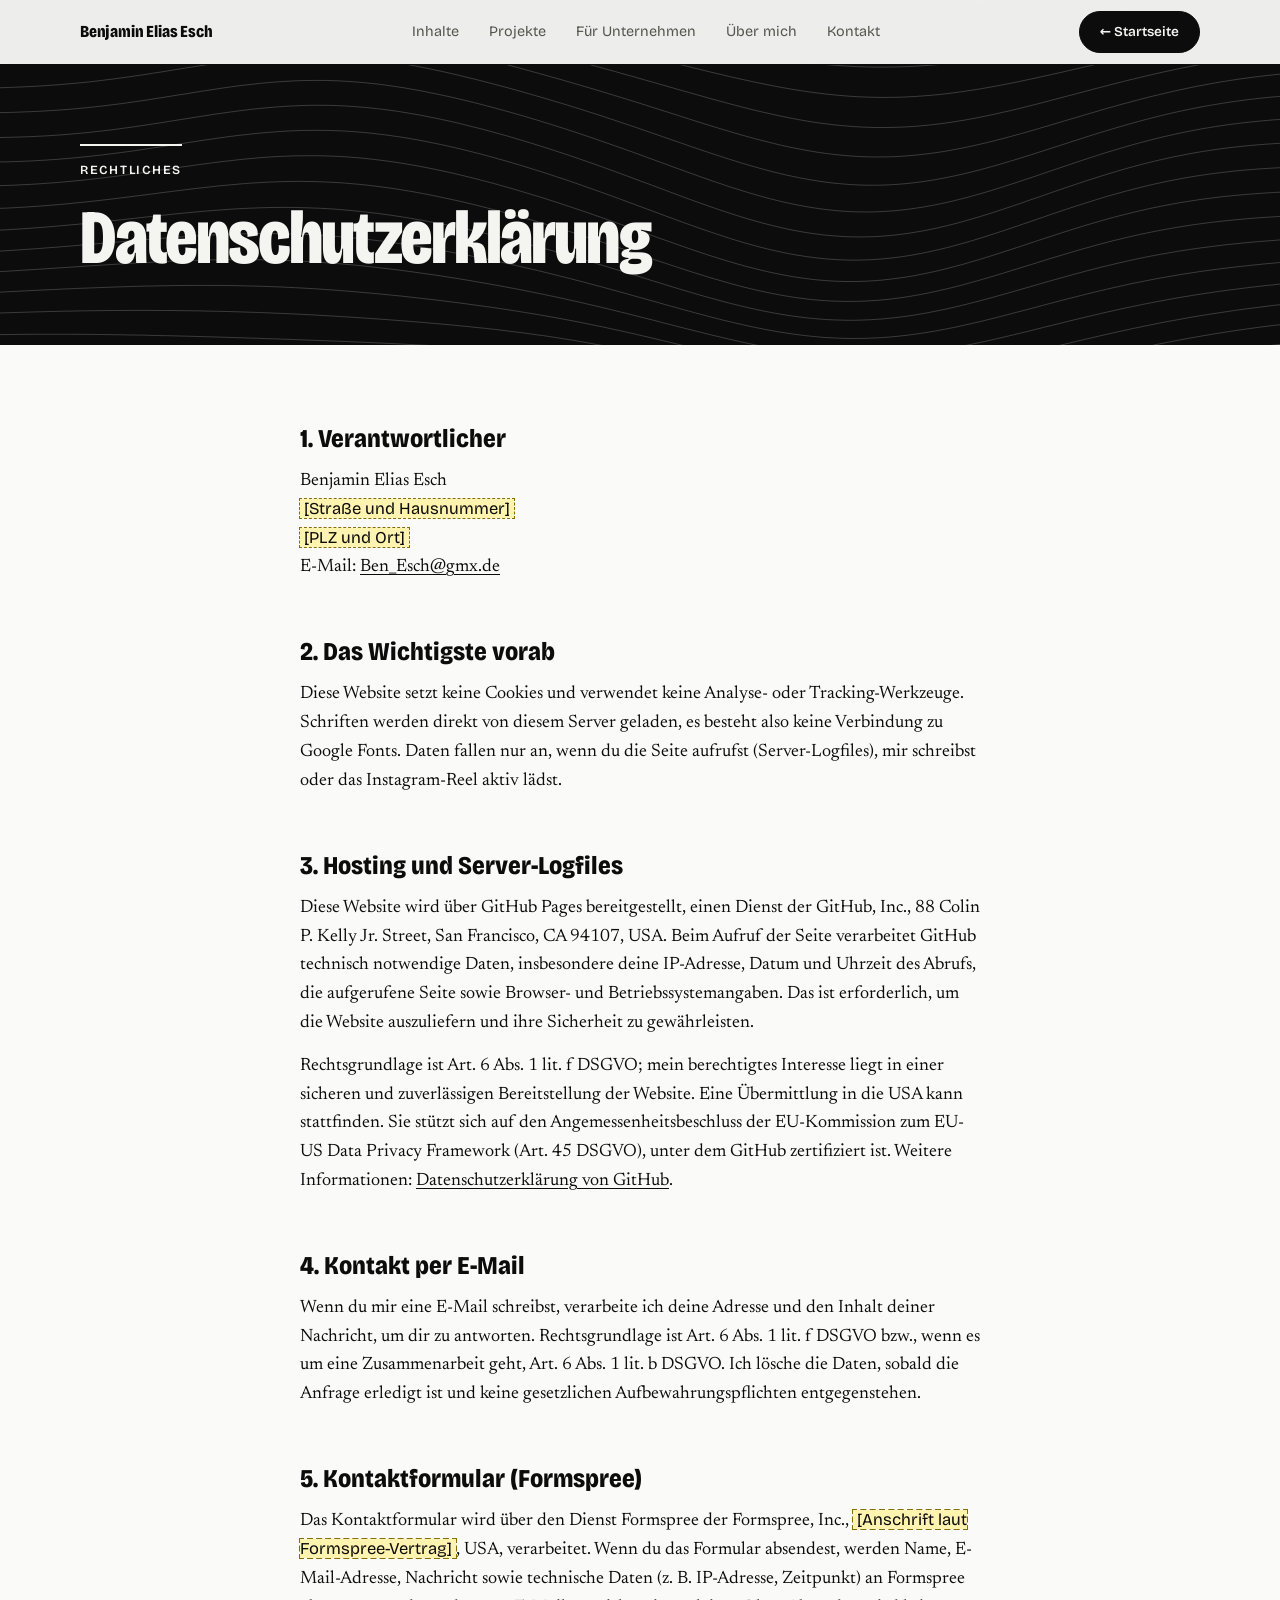
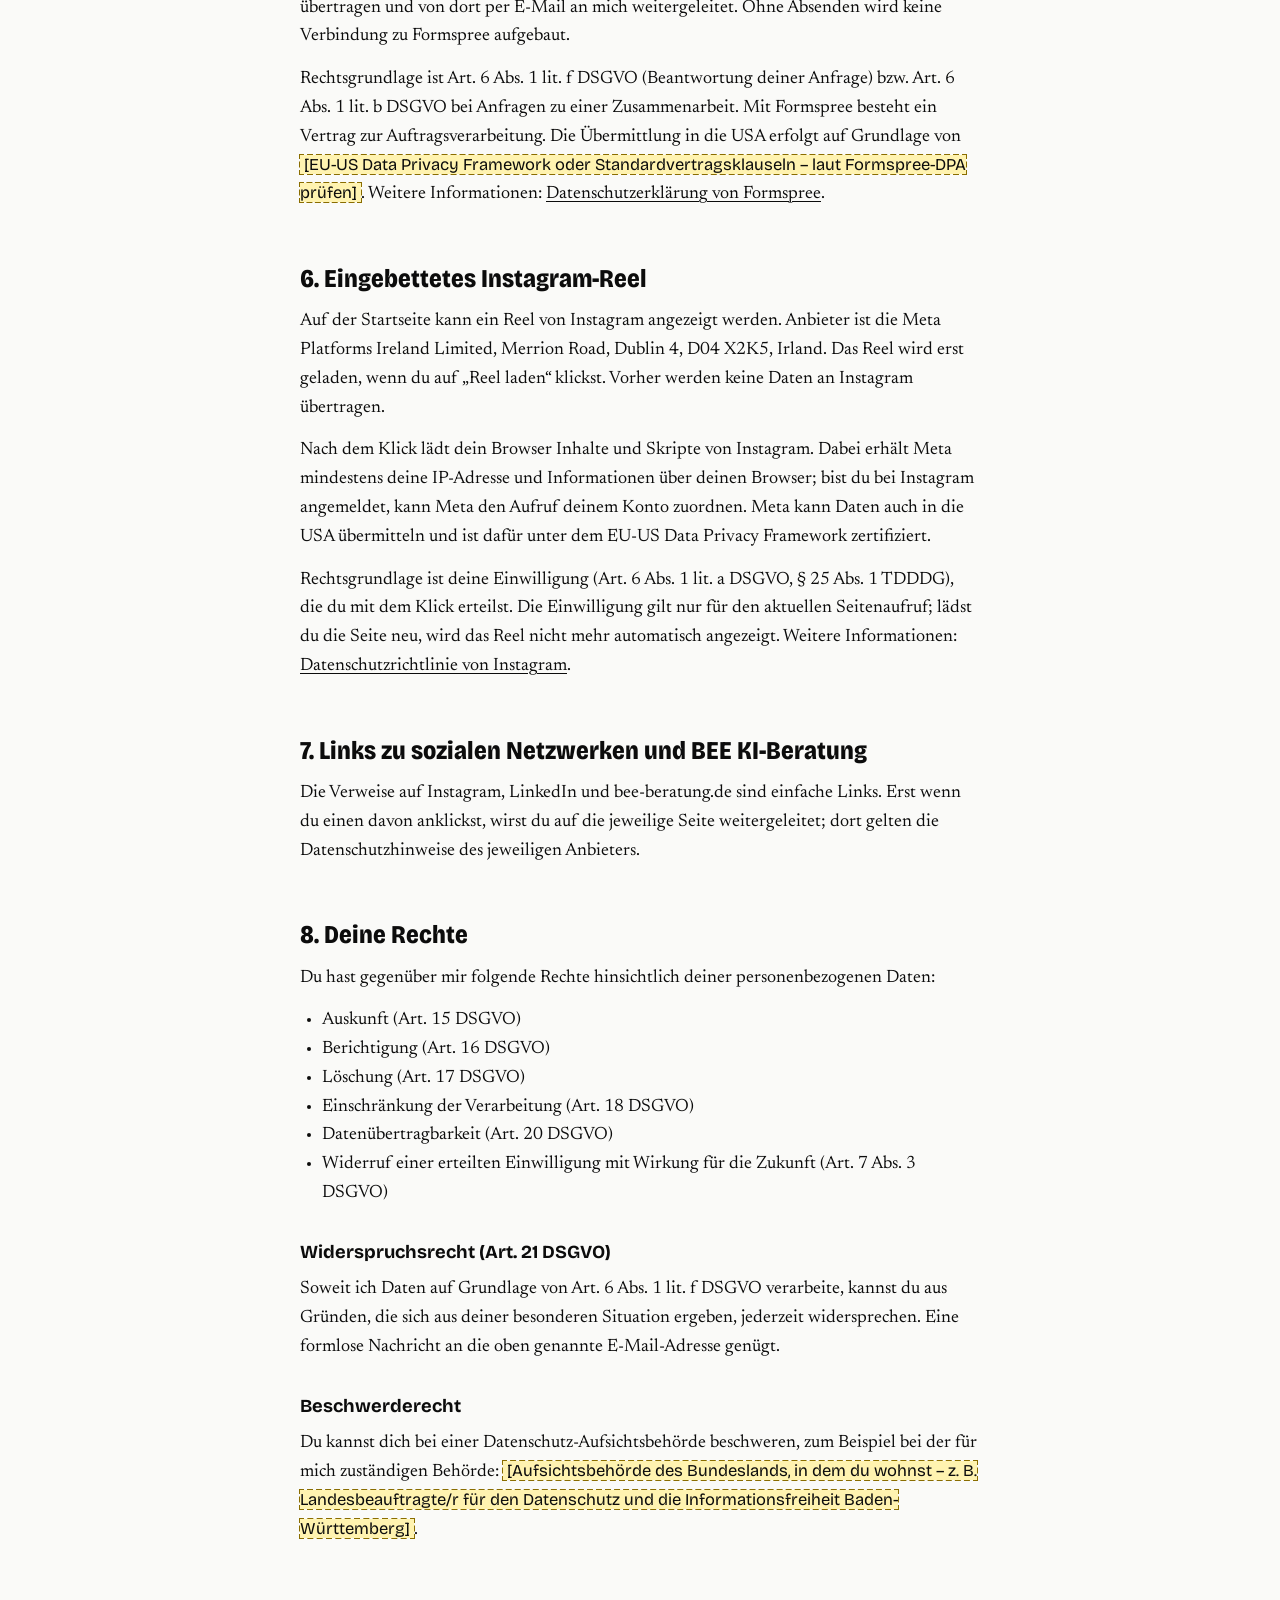
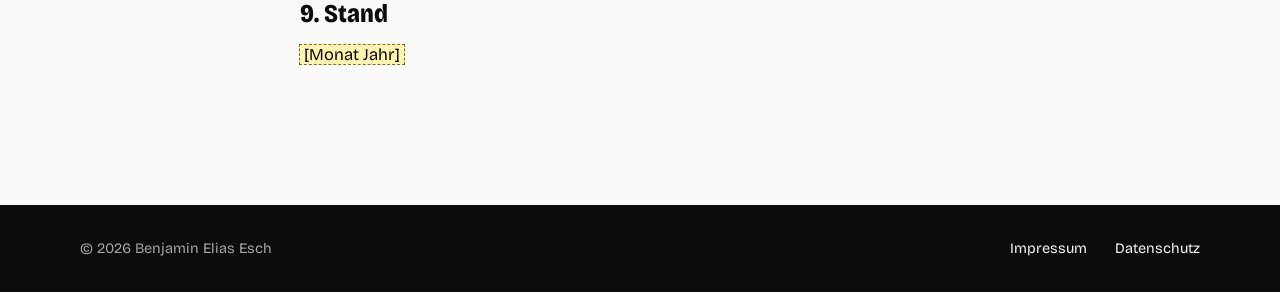
==== commit 665db8cf: "Letzte Prüfrunde: Navigation in Seitenreihenfolge, Texte und Zeitleiste Co-Authored-By: Claude Opus " ====
--- a/datenschutz.html
+++ b/datenschutz.html
@@ -13,9 +13,9 @@
     <a href="index.html" class="nav-logo">Benjamin Elias Esch</a>
     <nav aria-label="Hauptnavigation">
       <ul class="nav-links">
+        <li><a href="index.html#inhalte">Inhalte</a></li>
         <li><a href="index.html#projekte">Projekte</a></li>
         <li><a href="index.html#unternehmen">Für Unternehmen</a></li>
-        <li><a href="index.html#inhalte">Inhalte</a></li>
         <li><a href="index.html#ueber-mich">Über mich</a></li>
         <li><a href="index.html#kontakt">Kontakt</a></li>
       </ul>
--- a/styles.css
+++ b/styles.css
@@ -208,8 +208,8 @@
   background-size: cover;
   background-position: center;
   color: var(--clr-on-ink);
-  padding-top: calc(var(--nav-h) + 96px);
-  padding-bottom: 110px;
+  padding-top: calc(var(--nav-h) + 56px);
+  padding-bottom: 96px;
 }
 .hero-grid {
   display: grid;
@@ -224,7 +224,7 @@
   font-stretch: 75%;
   line-height: .86;
   letter-spacing: -.025em;
-  margin-bottom: 44px;
+  margin-bottom: 28px;
 }
 .hero-headline span { display: block; }
 .hero-headline em {
@@ -238,7 +238,7 @@
   padding-left: .5em;
 }
 .hero-headline-3 {
-  font-size: .62em;
+  font-size: .5em;
   margin-top: .22em;
   letter-spacing: -.01em;
   padding-top: .22em;
@@ -249,9 +249,9 @@
 .hero-sub {
   font-size: 1.3rem;
   line-height: 1.5;
-  max-width: 30ch;
+  max-width: 40ch;
   color: var(--clr-on-ink);
-  margin-bottom: 40px;
+  margin-bottom: 32px;
 }
 .hero-ctas { display: flex; flex-wrap: wrap; gap: 12px; }
 
@@ -292,17 +292,10 @@
   border-top: 2px solid var(--clr-ink);
   padding: 44px 0 64px;
 }
-.proof-title {
-  font-family: var(--font-display);
-  font-size: .8rem;
-  font-weight: 600;
-  letter-spacing: .14em;
-  text-transform: uppercase;
-  margin-bottom: 36px;
-}
+.proof-title { margin: 0 0 32px; }
 .proof-list {
   display: grid;
-  grid-template-columns: minmax(0, 1.5fr) repeat(3, minmax(0, 1fr));
+  grid-template-columns: minmax(0, 1.6fr) minmax(0, 1fr) minmax(0, 1fr);
 }
 .proof-item {
   padding: 0 28px;
@@ -364,15 +357,20 @@
   color: var(--clr-grey);
 }
 
-/* Zweiter Fall: Diagramm auf schwarzer Fläche */
-.case--flip .flow-figure {
+.legend-ai {
+  display: inline-block;
+  width: 10px; height: 10px;
   background: var(--clr-ink);
-  color: var(--clr-on-ink);
-  padding: 48px;
-  --flow-line: var(--clr-on-ink);
-}
-.case--flip .flow-figure figcaption { color: var(--clr-on-ink-muted); }
-.case--flip .flow-step--ai { background: var(--clr-on-ink); color: var(--clr-ink); }
+  margin-right: 4px;
+}
+
+/* Zweiter Fall: mittleres Gewicht */
+.case--medium .case-title { font-size: clamp(1.8rem, 3.2vw, 2.6rem); }
+.case--medium .flow-figure { max-width: 900px; }
+
+/* Dritter Fall: kompakt, ohne Diagramm */
+.case--small { padding: 40px 0 16px; align-items: baseline; }
+.case--small .case-title { grid-column: 1; font-size: clamp(1.5rem, 2.4vw, 1.9rem); margin-bottom: 0; }
 
 /* Ablaufdiagramm */
 .flow {
@@ -387,21 +385,12 @@
   position: relative;
   border: 1.5px solid var(--flow-line, var(--clr-ink));
   padding: 16px 18px 20px;
-  min-height: 112px;
+  min-height: 96px;
   font-family: var(--font-display);
   font-size: 1.1rem;
   font-weight: 700;
   line-height: 1.2;
   list-style: none;
-}
-.flow-kind {
-  display: block;
-  font-size: .72rem;
-  font-weight: 600;
-  letter-spacing: .12em;
-  text-transform: uppercase;
-  margin-bottom: 12px;
-  opacity: .7;
 }
 .flow-step--ai { background: var(--clr-ink); color: var(--clr-on-ink); }
 .flow .flow-step:not(:last-child)::after {
@@ -426,45 +415,12 @@
   translate: 0 1px;
 }
 
-/* Plattform: Kern mit Bausteinen */
-.hub {
-  display: grid;
-  grid-template-columns: minmax(0, 1fr) minmax(0, 2fr);
-  gap: 56px;
-  align-items: center;
-}
-.hub-core {
-  min-height: 180px;
-  display: flex;
-  flex-direction: column;
-  justify-content: flex-end;
-  font-size: 1.6rem;
-}
-.hub-core::after {
-  content: '';
-  position: absolute;
-  top: 50%;
-  right: -57.5px;
-  width: 56px;
-  height: 1.5px;
-  background: var(--clr-ink);
-}
-.hub-spokes {
-  list-style: none;
-  display: grid;
-  grid-template-columns: 1fr 1fr;
-  gap: 16px;
-  border-left: 1.5px solid var(--clr-ink);
-  padding-left: 24px;
-}
-.hub-spokes .flow-step { min-height: 0; padding: 18px; }
-
 /* ── Inhalte ─────────────────────────────────────────────── */
 .inhalte-grid {
   display: grid;
-  grid-template-columns: 340px minmax(0, 1fr);
+  grid-template-columns: 300px minmax(0, 1fr);
   gap: 96px;
-  align-items: start;
+  align-items: center;
 }
 
 .reel {
@@ -548,20 +504,21 @@
 }
 .offer {
   display: grid;
-  grid-template-columns: minmax(0, 30%) minmax(0, 1fr) auto;
-  gap: 32px;
+  grid-template-columns: 30% minmax(0, 1fr) auto;
+  column-gap: 0;
   align-items: baseline;
   padding: 26px 0;
   border-bottom: 1px solid rgba(244,244,241,.5);
 }
 .offer-title {
   font-family: var(--font-display);
-  font-size: clamp(1.5rem, 2.6vw, 2.2rem);
+  font-size: clamp(1.4rem, 2.2vw, 1.9rem);
   font-weight: 800;
-  font-stretch: 82%;
+  font-stretch: 78%;
   line-height: 1.05;
-}
-.offer-desc { color: var(--clr-on-ink-muted); max-width: 46ch; }
+  padding-right: 24px;
+}
+.offer-desc { color: var(--clr-on-ink-muted); max-width: 46ch; padding-right: 32px; }
 .offer-cta {
   font-family: var(--font-display);
   font-weight: 600;
@@ -581,6 +538,12 @@
   align-items: end;
 }
 .about-text { padding-right: var(--gutter); }
+.about-hey {
+  font-family: var(--font-display);
+  font-weight: 600;
+  font-size: 1.05rem;
+  margin-bottom: 12px;
+}
 .about-photo img {
   width: 100%;
   aspect-ratio: 4 / 3;
@@ -598,10 +561,10 @@
   max-width: 860px;
   margin-bottom: 48px;
 }
-.timeline::before {
+.timeline li:not(:last-child)::after {
   content: '';
   position: absolute;
-  left: 150px; top: 8px; bottom: 8px;
+  left: 150px; top: 12px; bottom: -12px;
   width: 2px;
   background: var(--clr-ink);
 }
@@ -668,6 +631,7 @@
 }
 input:focus, textarea:focus { outline: none; border-bottom-width: 3px; }
 textarea { resize: vertical; min-height: 110px; }
+.contact-alt { margin-top: 16px; font-family: var(--font-display); font-weight: 600; }
 .form-note { font-size: .85rem; color: var(--clr-grey); line-height: 1.5; }
 .contact-submit { align-self: flex-start; }
 
@@ -755,18 +719,13 @@
   .section--themen .lead { max-width: none; }
   .pull-quote { margin-top: 64px; font-size: 2.3rem; }
 
-  .proof-list { grid-template-columns: 1fr 1fr; row-gap: 36px; }
-  .proof-item { padding: 0 0 0 16px; }
-  .proof-item:nth-child(odd) { padding-left: 0; border-left: none; }
-  .proof-item--wide { grid-column: 1 / -1; }
-  .proof-item--wide + .proof-item { padding-left: 0; border-left: none; }
-  .proof-item:nth-child(3) { padding-left: 16px; border-left: 1px solid var(--clr-ink); }
+  .proof-list { grid-template-columns: 1fr; row-gap: 28px; }
+  .proof-item, .proof-item:first-child { padding: 20px 0 0; border-left: none; border-top: 1px solid var(--clr-ink); }
 
   .case { grid-template-columns: 1fr; padding: 40px 0 64px; }
   .case-head, .case-text { grid-column: 1; }
   .case-text { margin-top: 16px; }
   .flow-figure { margin-top: 32px; }
-  .case--flip .flow-figure { padding: 28px 20px; }
   .flow { --gap: 28px; grid-auto-flow: row; grid-auto-columns: auto; }
   .flow-step { min-height: 0; }
   .flow .flow-step:not(:last-child)::after {
@@ -779,15 +738,11 @@
     bottom: calc(-1 * var(--gap) + 1px);
     transform: rotate(135deg);
   }
-  .hub { grid-template-columns: 1fr; gap: 28px; }
-  .hub-core { min-height: 0; }
-  .hub-core::after { top: auto; right: auto; left: 32px; bottom: -29.5px; width: 1.5px; height: 28px; }
-  .hub-spokes { grid-template-columns: 1fr; padding-left: 0; border-left: none; }
-
-  .offer { grid-template-columns: 1fr; gap: 8px; }
+  .offer { grid-template-columns: 1fr; row-gap: 8px; }
+  .case--small .case-text { margin-top: 12px; }
 
   .weg { margin-top: 80px; }
-  .timeline::before { left: 5px; }
+  .timeline li:not(:last-child)::after { left: 5px; }
   .timeline li { grid-template-columns: 1fr; padding-left: 32px; }
   .timeline li::before { left: 0; }
 
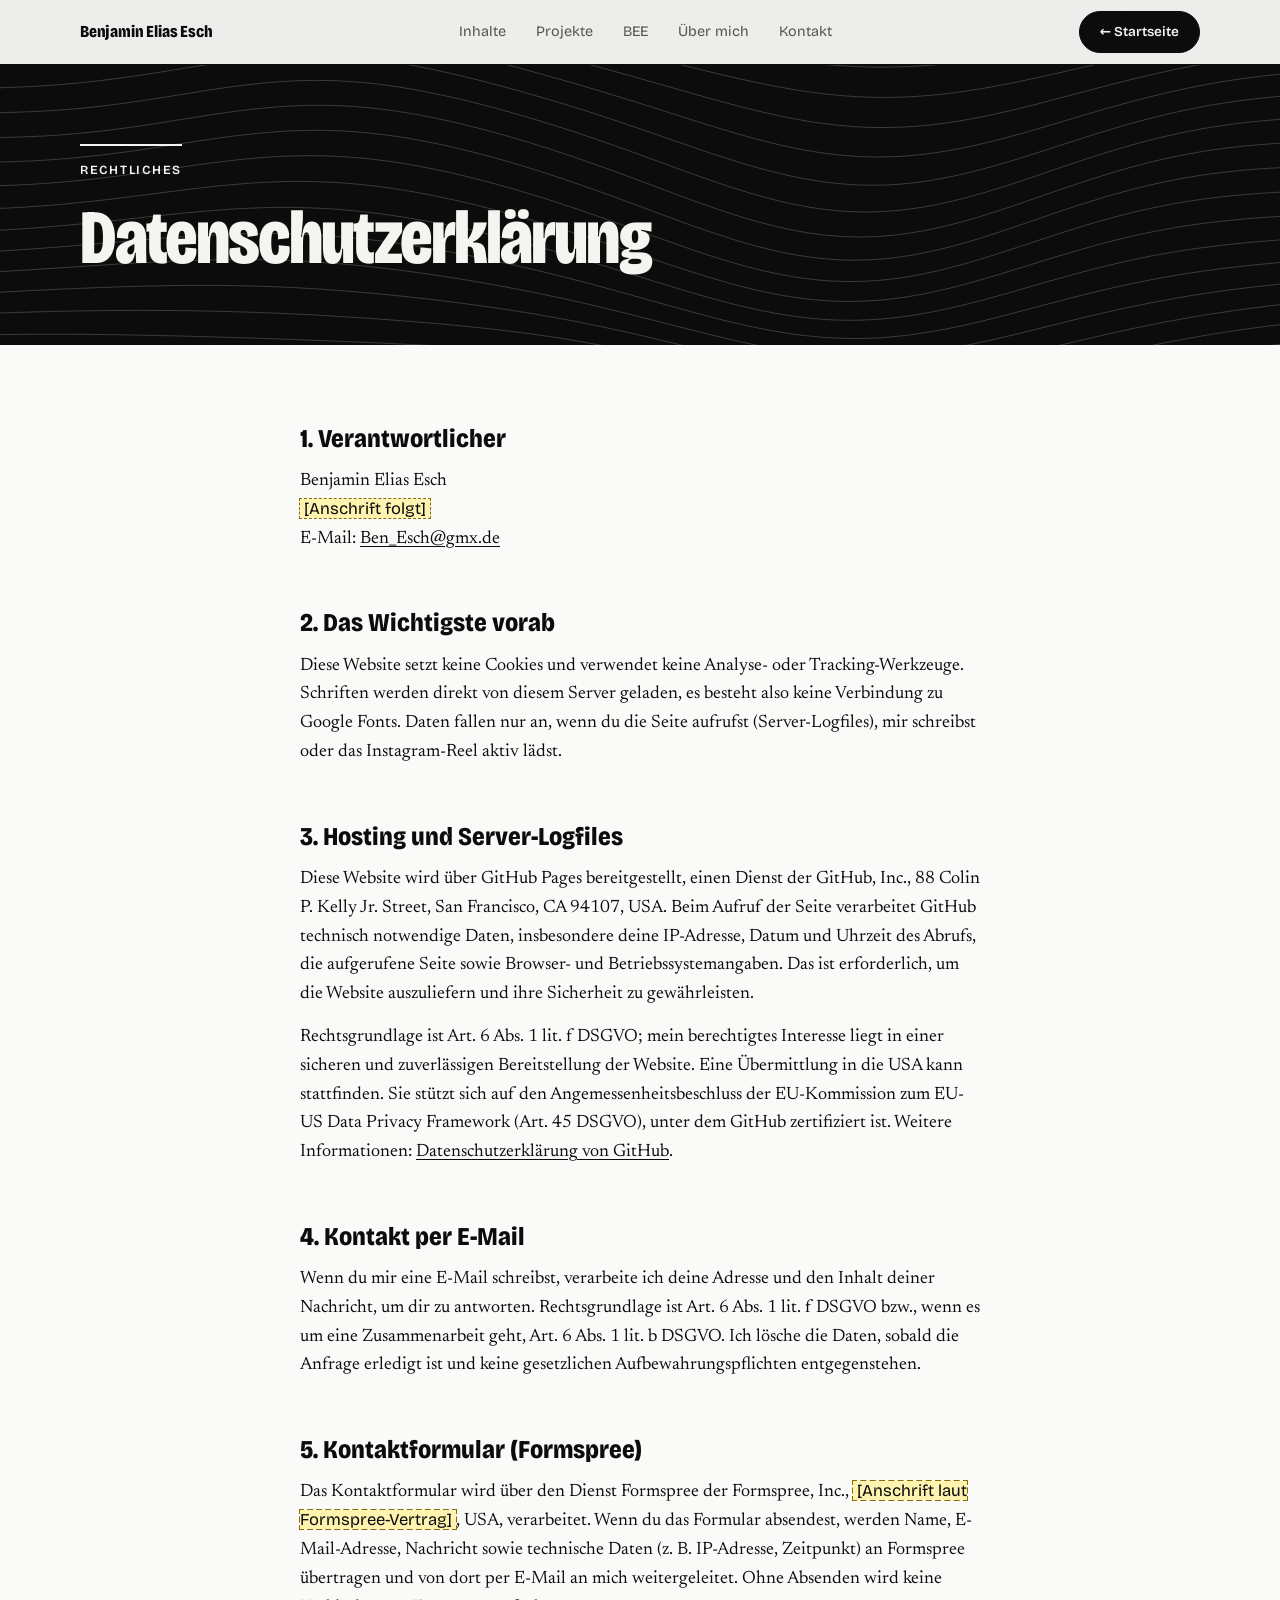
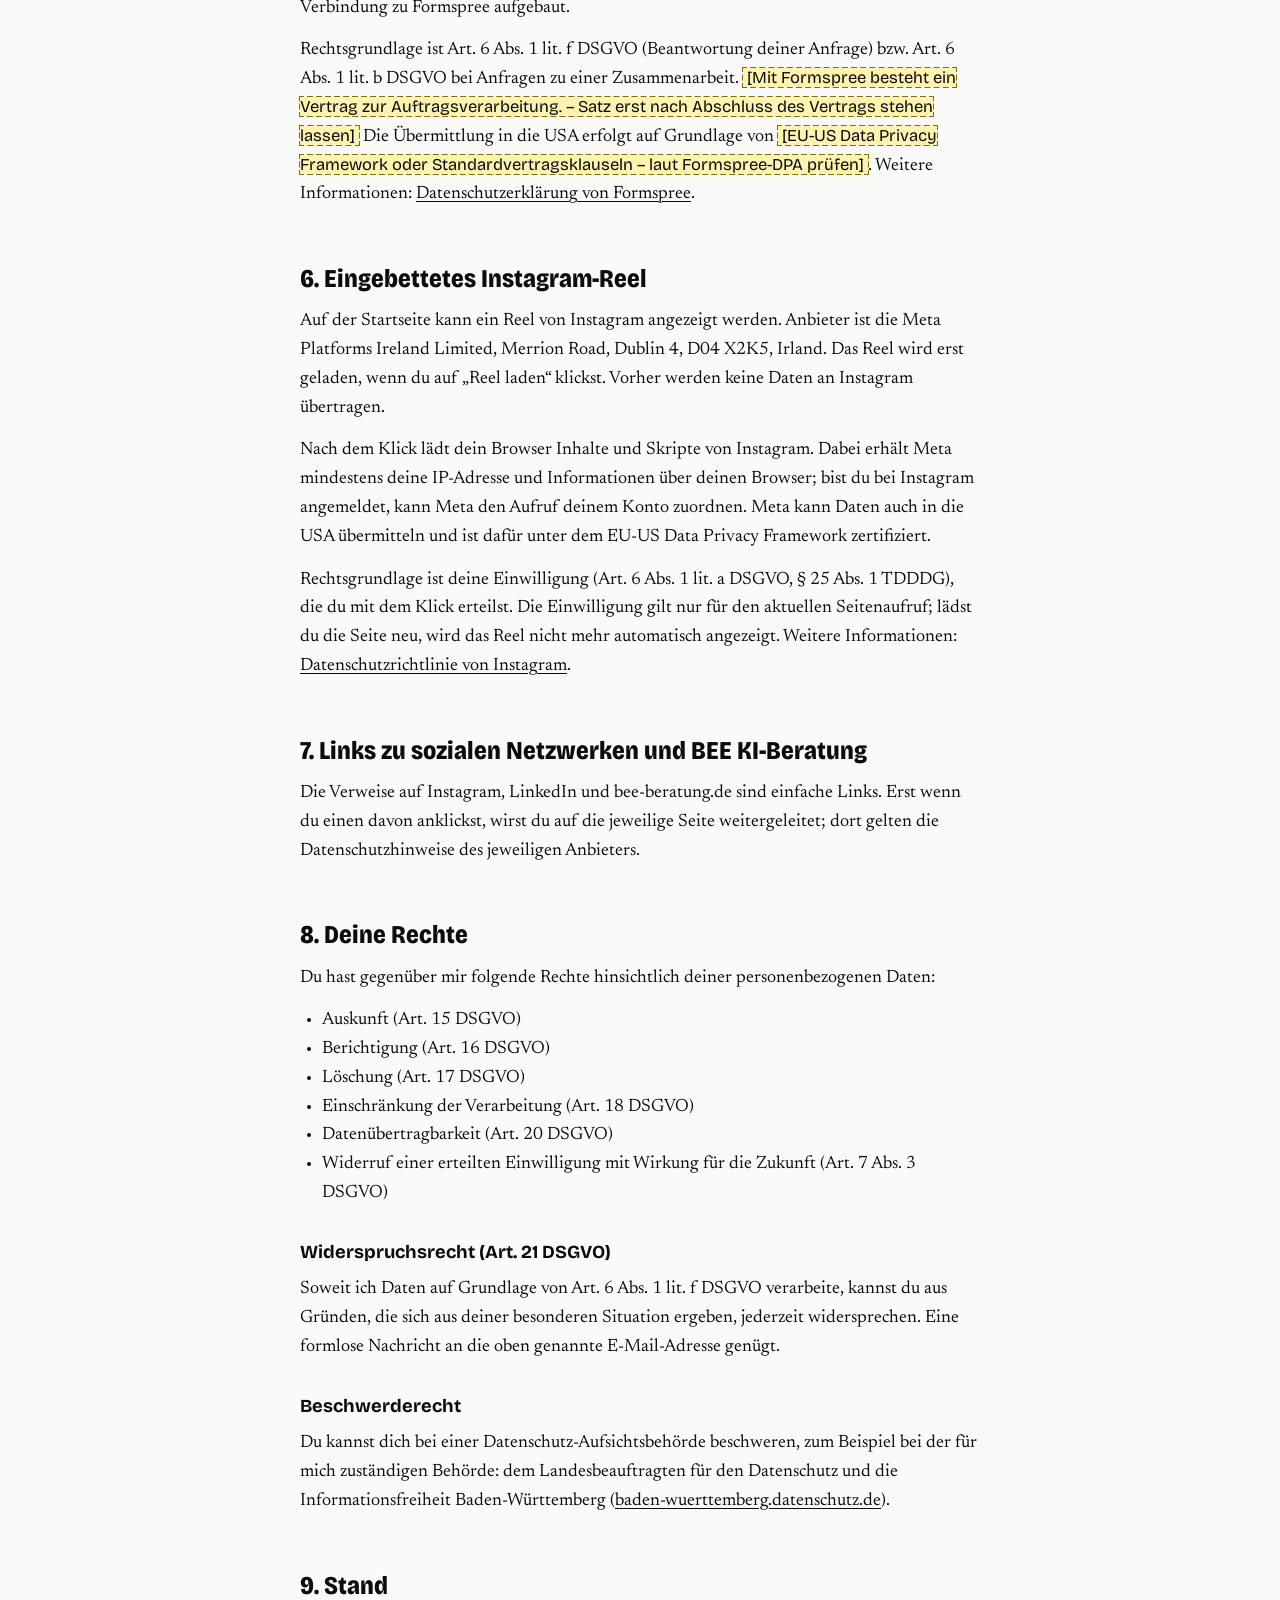
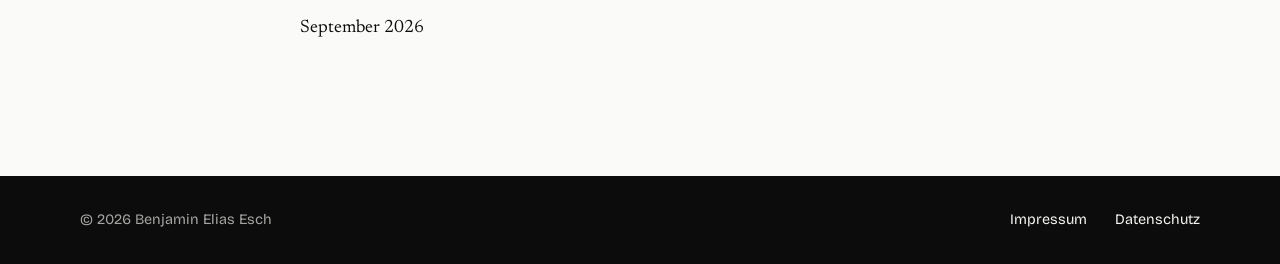
==== commit 4d39632c: "Rückmeldungen zur Materialliste umgesetzt, Seite als persönliches Portfolio - Angebotsliste und Anfr" ====
--- a/datenschutz.html
+++ b/datenschutz.html
@@ -15,7 +15,7 @@
       <ul class="nav-links">
         <li><a href="index.html#inhalte">Inhalte</a></li>
         <li><a href="index.html#projekte">Projekte</a></li>
-        <li><a href="index.html#unternehmen">Für Unternehmen</a></li>
+        <li><a href="index.html#bee">BEE</a></li>
         <li><a href="index.html#ueber-mich">Über mich</a></li>
         <li><a href="index.html#kontakt">Kontakt</a></li>
       </ul>
@@ -39,8 +39,7 @@
       <h2>1. Verantwortlicher</h2>
       <address>
         Benjamin Elias Esch<br />
-        <span class="ph">[Straße und Hausnummer]</span><br />
-        <span class="ph">[PLZ und Ort]</span><br />
+        <span class="ph">[Anschrift folgt]</span><br />
         E-Mail: <a href="mailto:Ben_Esch@gmx.de" class="text-link">Ben_Esch@gmx.de</a>
       </address>
 
@@ -86,8 +85,7 @@
       </p>
       <p>
         Rechtsgrundlage ist Art. 6 Abs. 1 lit. f DSGVO (Beantwortung deiner Anfrage) bzw.
-        Art. 6 Abs. 1 lit. b DSGVO bei Anfragen zu einer Zusammenarbeit. Mit Formspree besteht ein
-        Vertrag zur Auftragsverarbeitung. Die Übermittlung in die USA erfolgt auf Grundlage von
+        Art. 6 Abs. 1 lit. b DSGVO bei Anfragen zu einer Zusammenarbeit. <span class="ph">[Mit Formspree besteht ein Vertrag zur Auftragsverarbeitung. – Satz erst nach Abschluss des Vertrags stehen lassen]</span> Die Übermittlung in die USA erfolgt auf Grundlage von
         <span class="ph">[EU-US Data Privacy Framework oder Standardvertragsklauseln – laut Formspree-DPA prüfen]</span>.
         Weitere Informationen: <a href="https://formspree.io/legal/privacy-policy/" target="_blank" rel="noopener" class="text-link">Datenschutzerklärung von Formspree</a>.
       </p>
@@ -138,11 +136,11 @@
       <h3>Beschwerderecht</h3>
       <p>
         Du kannst dich bei einer Datenschutz-Aufsichtsbehörde beschweren, zum Beispiel bei der für
-        mich zuständigen Behörde: <span class="ph">[Aufsichtsbehörde des Bundeslands, in dem du wohnst – z.&nbsp;B. Landesbeauftragte/r für den Datenschutz und die Informationsfreiheit Baden-Württemberg]</span>.
+        mich zuständigen Behörde: dem Landesbeauftragten für den Datenschutz und die Informationsfreiheit Baden-Württemberg (<a href="https://www.baden-wuerttemberg.datenschutz.de/" target="_blank" rel="noopener" class="text-link">baden-wuerttemberg.datenschutz.de</a>).
       </p>
 
       <h2>9. Stand</h2>
-      <p><span class="ph">[Monat Jahr]</span></p>
+      <p>September 2026</p>
 
     </div>
   </section>
--- a/styles.css
+++ b/styles.css
@@ -63,6 +63,8 @@
   padding: 8px 14px; z-index: 200; font-family: var(--font-display);
 }
 .skip-link:focus { left: 8px; }
+
+.nowrap { white-space: nowrap; }
 
 .visually-hidden {
   position: absolute; width: 1px; height: 1px; overflow: hidden;
@@ -323,6 +325,7 @@
   margin-bottom: 6px;
 }
 .proof-item dd { font-size: .95rem; line-height: 1.45; color: var(--clr-grey); max-width: 34ch; }
+.proof-note { display: block; margin-top: 8px; font-size: .8rem; }
 
 /* ── Projekte ────────────────────────────────────────────── */
 .projekte-headline { margin-bottom: 72px; }
@@ -490,45 +493,12 @@
 .bee-grid > * { margin-left: 30%; }
 .bee-headline {
   font-size: clamp(2.6rem, 5.6vw, 5.4rem);
-  max-width: 14ch;
+  max-width: 16ch;
   margin-bottom: 36px;
 }
 .bee-text { max-width: 560px; }
 .bee .body-text { color: var(--clr-on-ink-muted); }
-.bee-grid > .offers { margin-left: 0; }
-
-.offers {
-  list-style: none;
-  margin-top: 72px;
-  border-top: 1px solid rgba(244,244,241,.5);
-}
-.offer {
-  display: grid;
-  grid-template-columns: 30% minmax(0, 1fr) auto;
-  column-gap: 0;
-  align-items: baseline;
-  padding: 26px 0;
-  border-bottom: 1px solid rgba(244,244,241,.5);
-}
-.offer-title {
-  font-family: var(--font-display);
-  font-size: clamp(1.4rem, 2.2vw, 1.9rem);
-  font-weight: 800;
-  font-stretch: 78%;
-  line-height: 1.05;
-  padding-right: 24px;
-}
-.offer-desc { color: var(--clr-on-ink-muted); max-width: 46ch; padding-right: 32px; }
-.offer-cta {
-  font-family: var(--font-display);
-  font-weight: 600;
-  white-space: nowrap;
-  text-decoration: underline;
-  text-underline-offset: 5px;
-  text-decoration-thickness: 1px;
-}
-.offer-cta:hover { text-decoration-thickness: 2px; }
-.bee-link { margin-top: 48px; }
+.bee-link { margin-top: 32px; }
 
 /* ── Über mich ───────────────────────────────────────────── */
 .about-grid {
@@ -738,7 +708,6 @@
     bottom: calc(-1 * var(--gap) + 1px);
     transform: rotate(135deg);
   }
-  .offer { grid-template-columns: 1fr; row-gap: 8px; }
   .case--small .case-text { margin-top: 12px; }
 
   .weg { margin-top: 80px; }
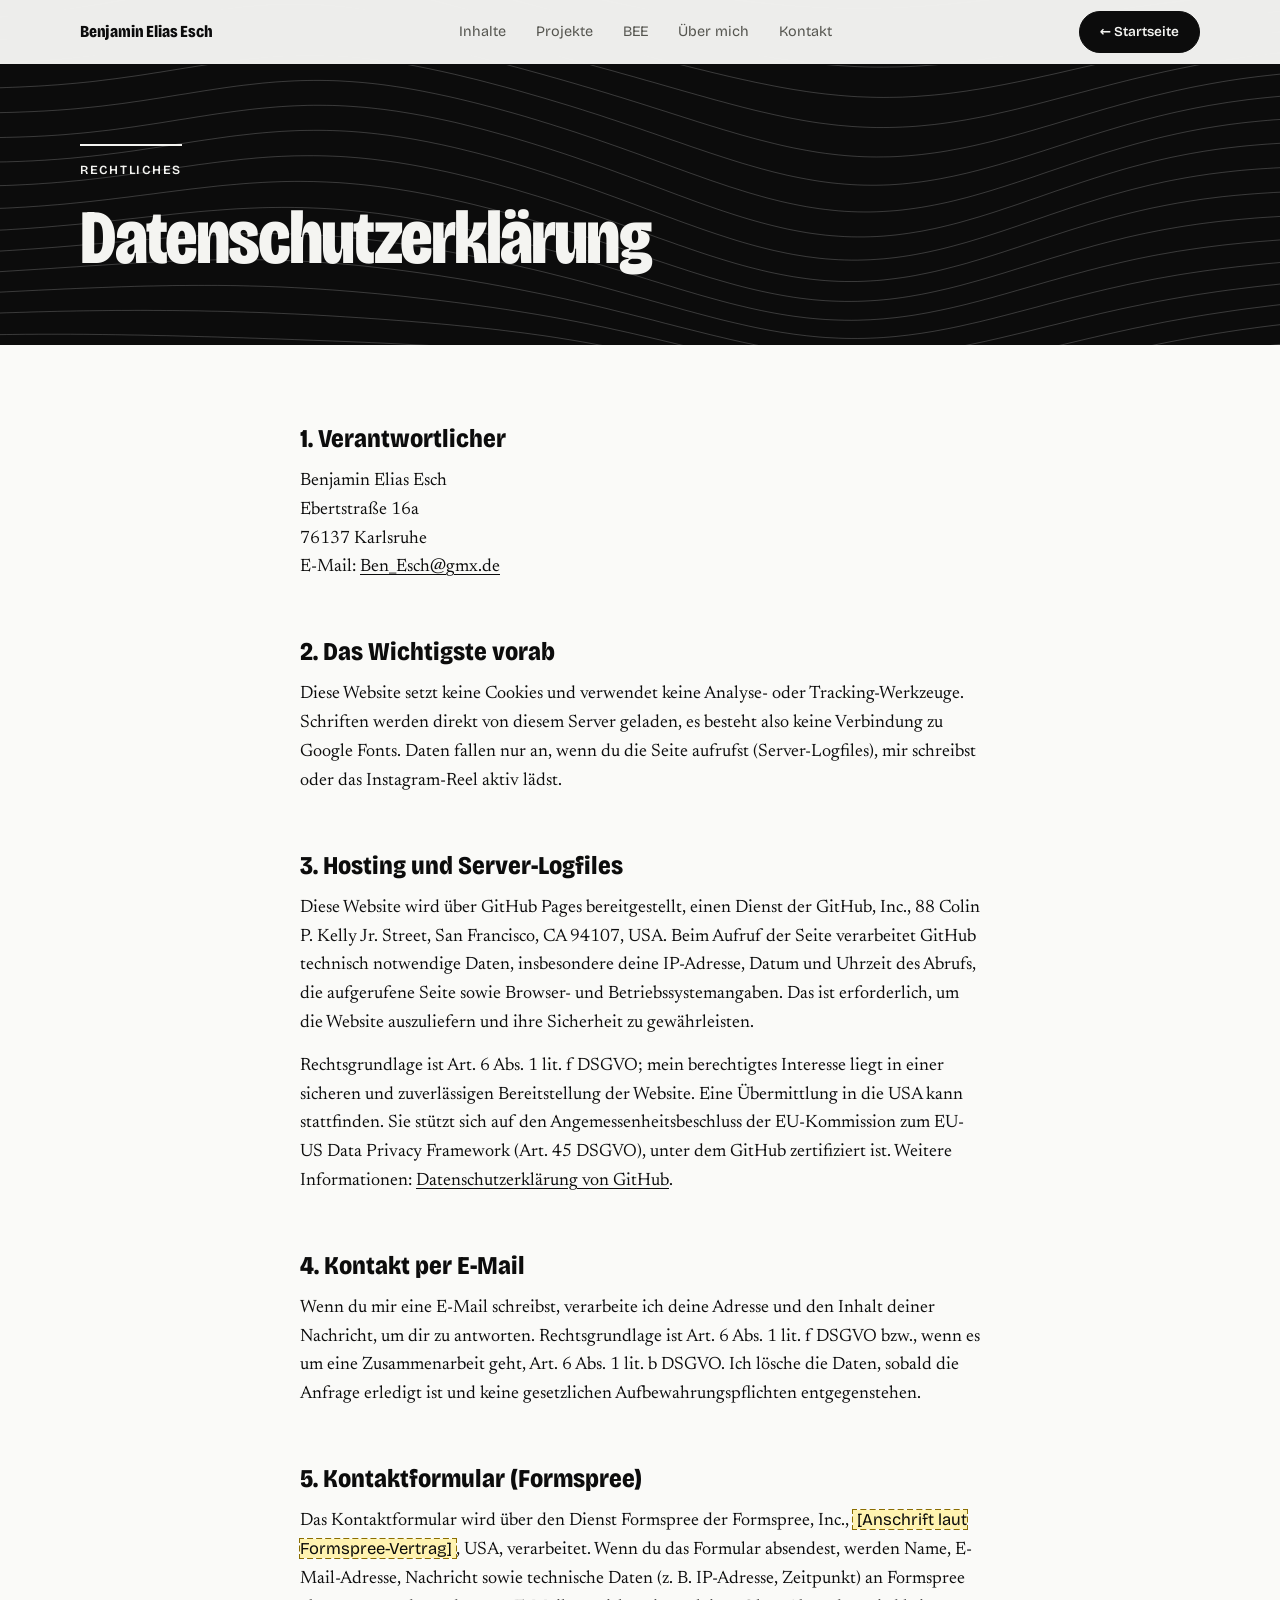
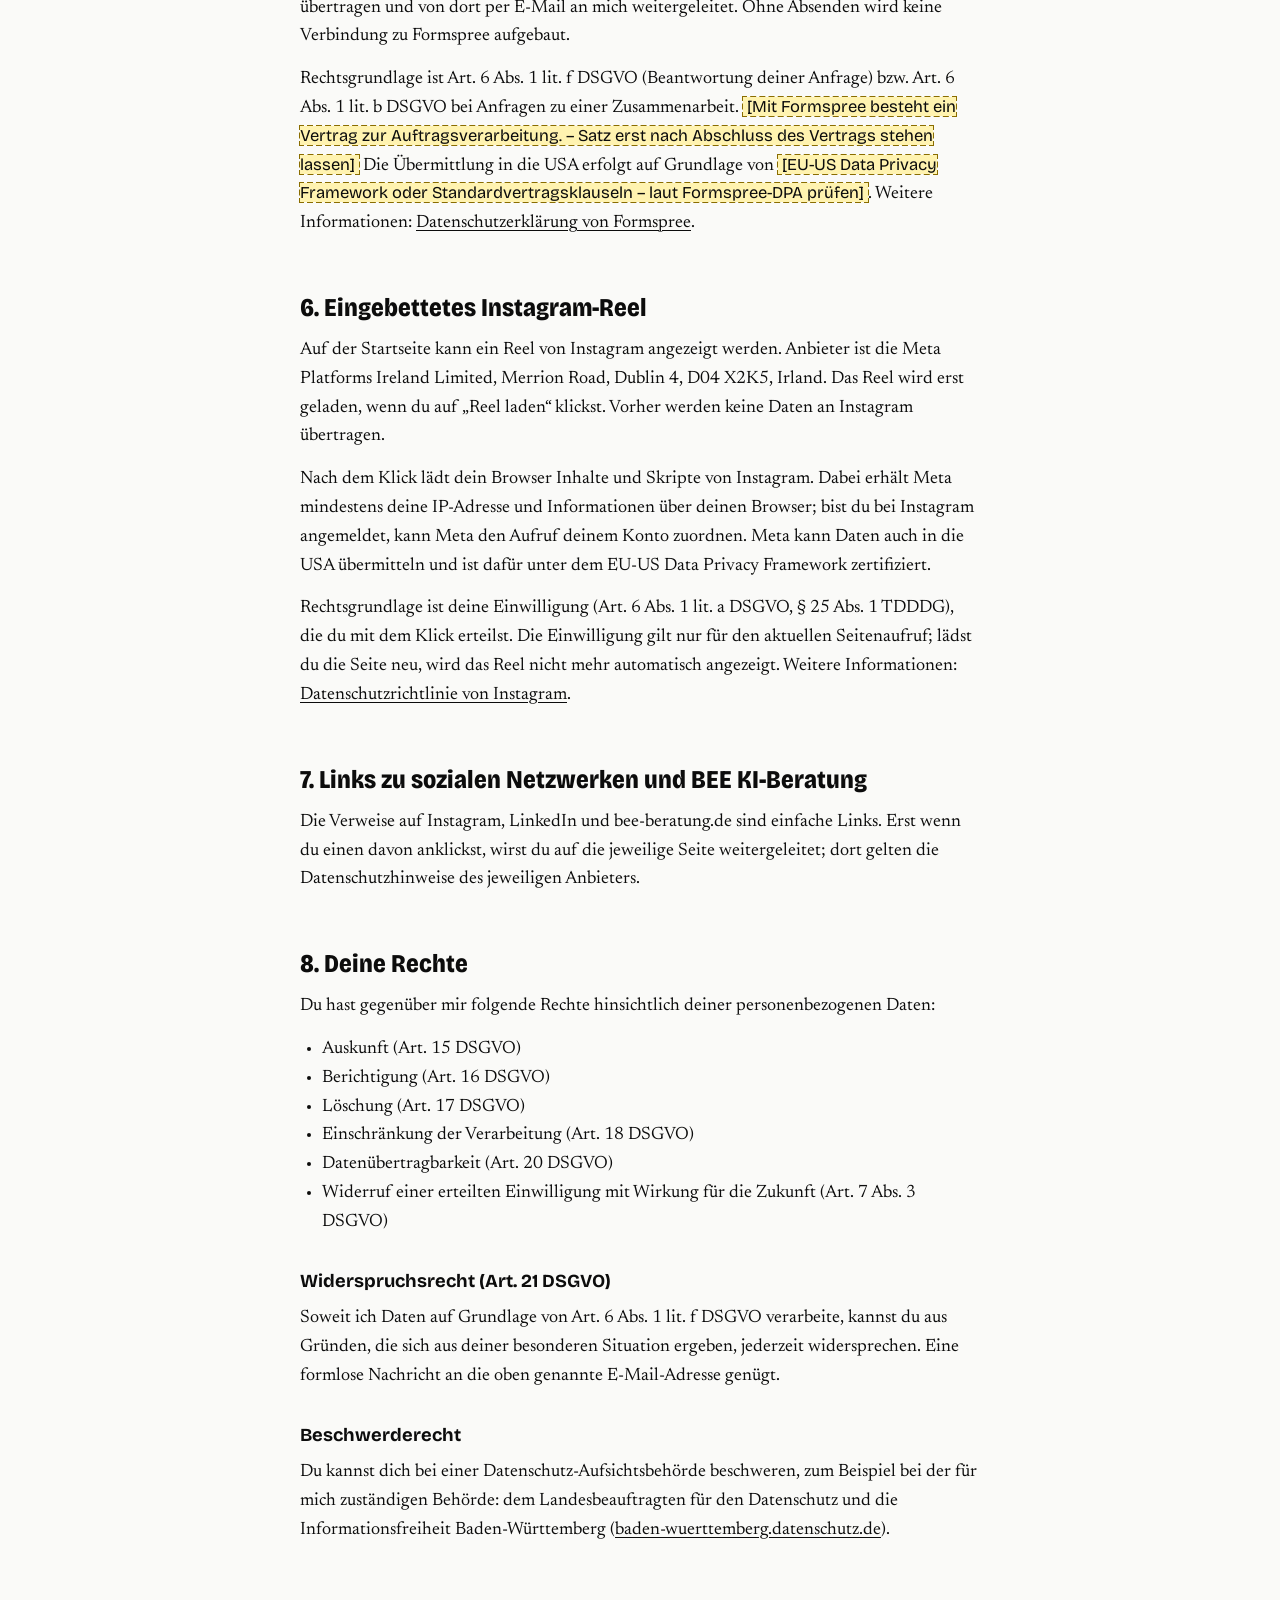
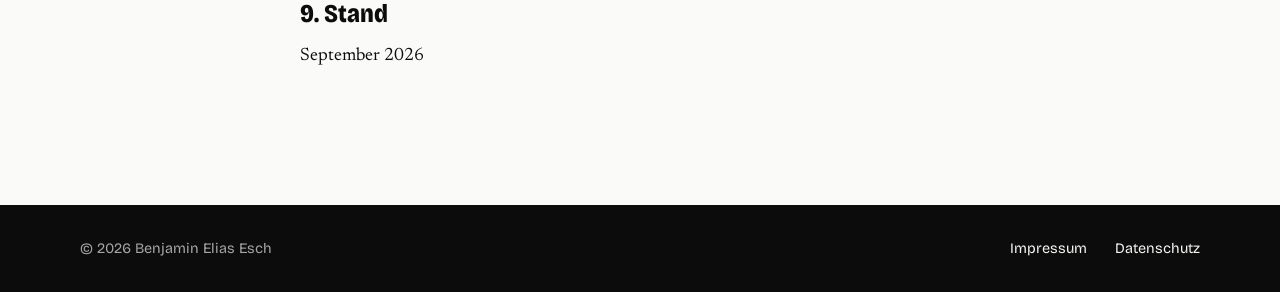
==== commit fec8d43a: "Anschrift in Impressum und Datenschutzerklärung eingetragen Co-Authored-By: Claude Opus 5.5 <noreply" ====
--- a/datenschutz.html
+++ b/datenschutz.html
@@ -39,7 +39,8 @@
       <h2>1. Verantwortlicher</h2>
       <address>
         Benjamin Elias Esch<br />
-        <span class="ph">[Anschrift folgt]</span><br />
+        Ebertstraße 16a<br />
+        76137 Karlsruhe<br />
         E-Mail: <a href="mailto:Ben_Esch@gmx.de" class="text-link">Ben_Esch@gmx.de</a>
       </address>
 
--- a/styles.css
+++ b/styles.css
@@ -469,12 +469,20 @@
 .bee {
   background: var(--clr-ink);
   color: var(--clr-on-ink);
-  padding: 90px 0 130px;
+  padding: 110px 0 120px;
   overflow: hidden;
 }
+.bee-grid {
+  display: grid;
+  grid-template-columns: auto minmax(0, 480px);
+  gap: 64px;
+  align-items: end;
+  /* rechte Textkante bündig mit dem Container der übrigen Abschnitte */
+  padding-right: max(var(--gutter), calc((100vw - 1200px) / 2 + var(--gutter)));
+}
 .bee-mark {
   font-family: var(--font-display);
-  font-size: 62vw;
+  font-size: 46vw;
   font-weight: 800;
   font-stretch: 75%;
   line-height: .74;
@@ -487,18 +495,13 @@
   background-clip: text;
   -webkit-text-fill-color: transparent;
   color: var(--clr-on-ink);
-  margin-bottom: 64px;
-}
-.bee-grid { max-width: 1200px; }
-.bee-grid > * { margin-left: 30%; }
+}
 .bee-headline {
-  font-size: clamp(2.6rem, 5.6vw, 5.4rem);
-  max-width: 16ch;
-  margin-bottom: 36px;
-}
-.bee-text { max-width: 560px; }
+  font-size: clamp(2.2rem, 4vw, 3.6rem);
+  margin-bottom: 24px;
+}
 .bee .body-text { color: var(--clr-on-ink-muted); }
-.bee-link { margin-top: 32px; }
+.bee-link { margin-top: 28px; }
 
 /* ── Über mich ───────────────────────────────────────────── */
 .about-grid {
@@ -721,9 +724,8 @@
   .inhalte-text { padding-top: 0; }
 
   .bee { padding: 64px 0 90px; }
-  .bee-mark { font-size: 76vw; margin: 0 0 48px var(--gutter); }
-  .bee-grid > * { margin-left: 0; }
-  .bee-grid { gap: 28px; }
+  .bee-grid { grid-template-columns: 1fr; gap: 40px; padding: 0 var(--gutter); }
+  .bee-mark { font-size: 76vw; margin: 0; }
 
   .about-photo { width: 88%; }
   .about-text { padding: 0 var(--gutter); }
